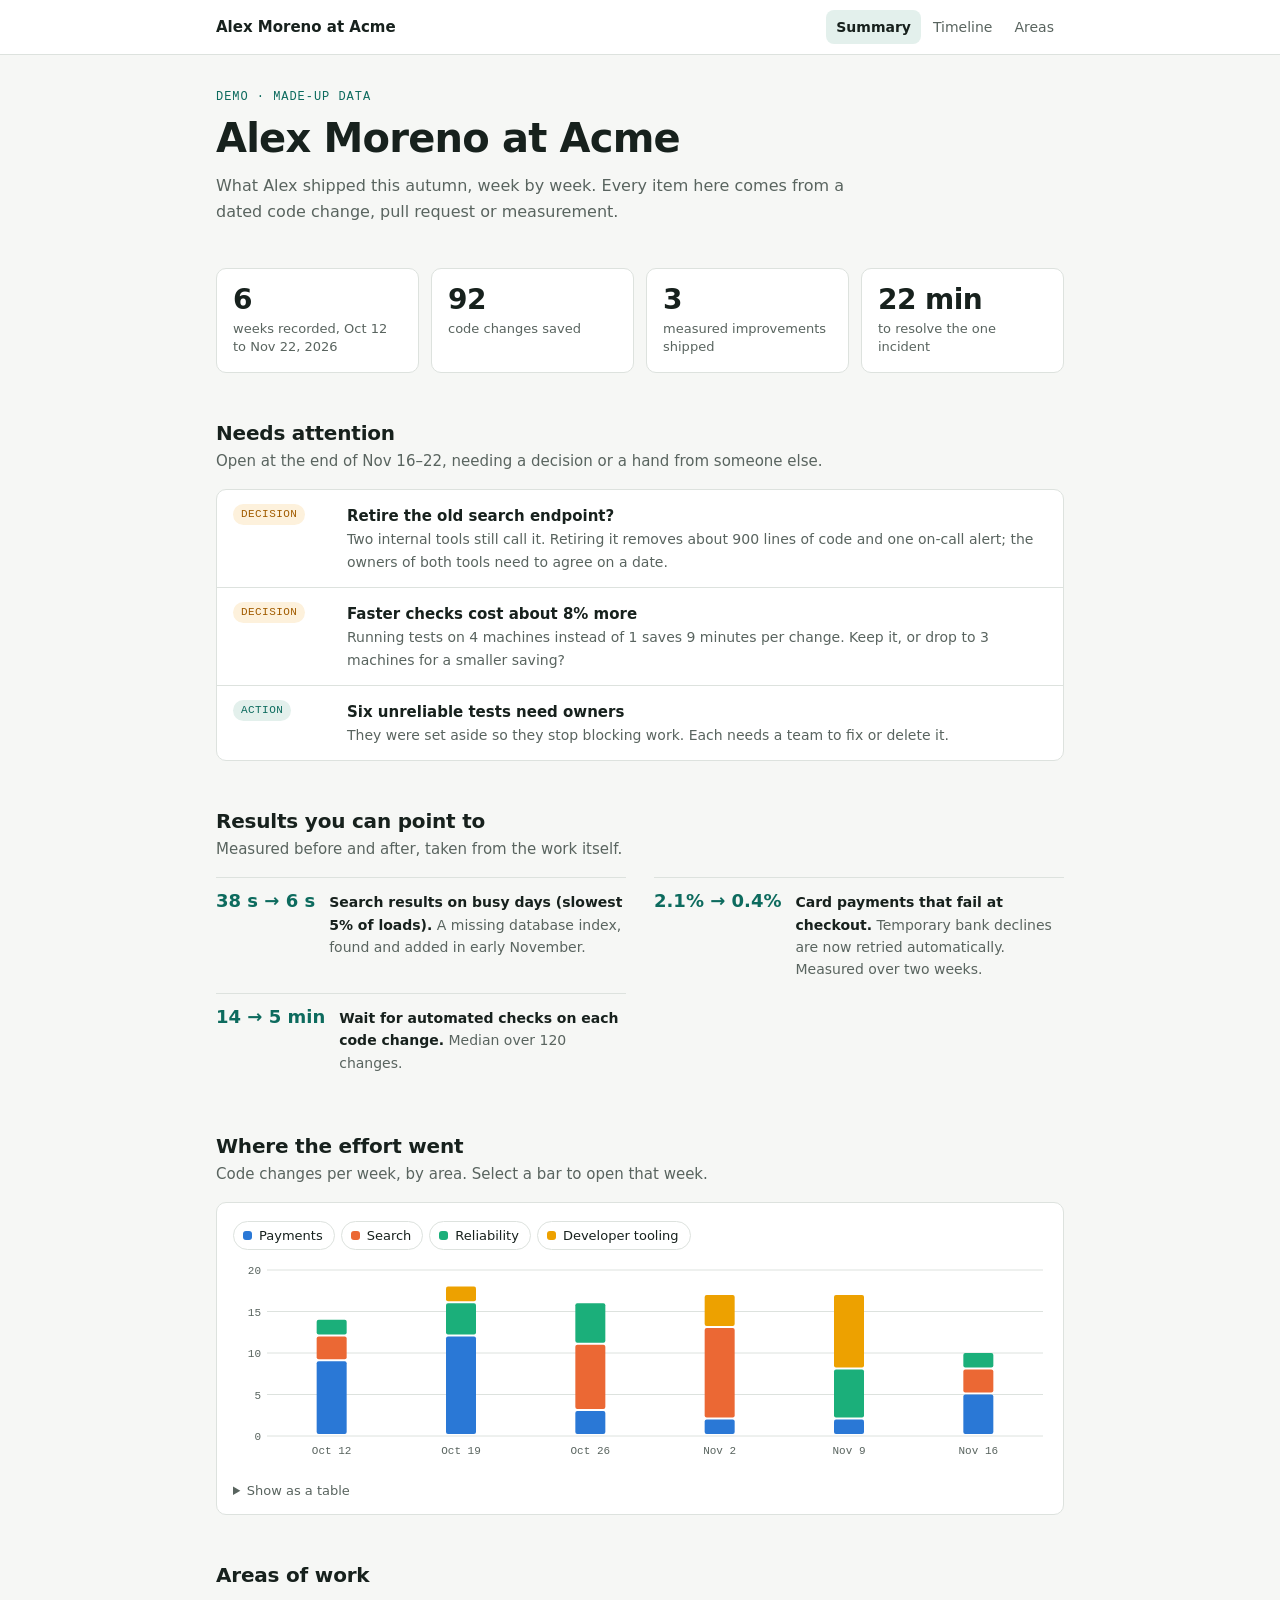
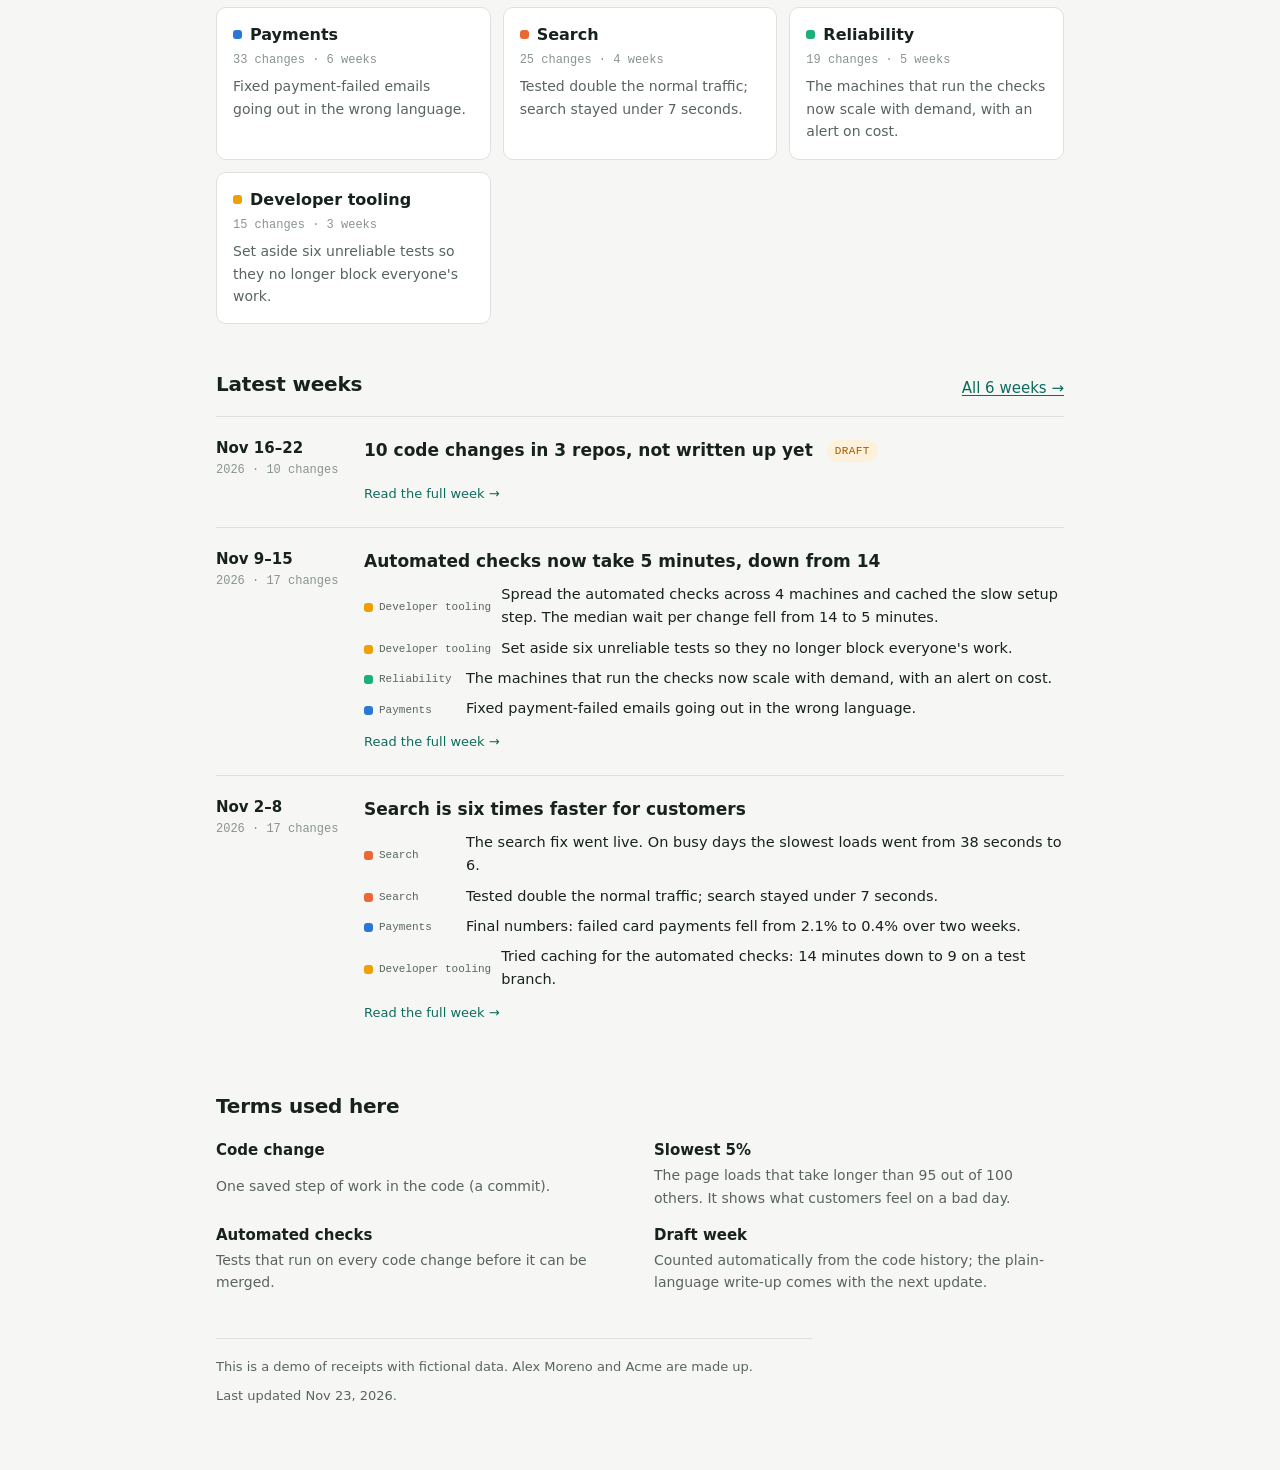
==== index.html @ b296dfa2 "Demo share pages with fictional data Co-Authored-By: Claude Opus 5.5 <noreply@anthropic.com>" ====
<!doctype html>
<html lang="en">
<head>
<meta charset="utf-8">
<meta name="viewport" content="width=device-width, initial-scale=1">
<meta name="referrer" content="no-referrer">
<title>Summary</title>
<link rel="stylesheet" href="style.css">
</head>
<body data-page="index">
<nav class="top" id="nav"></nav>
<main class="wrap" id="app"></main>
<script src="data.js"></script>
<script src="app.js"></script>
</body>
</html>
---- style.css ----
/* Shared by every share page. System fonts only: the pages make no network requests. */
:root {
  --bg: #f6f7f5; --surface: #ffffff; --fg: #17211d; --muted: #59645f; --faint: #8a948f; --line: #dde2de;
  --accent: #0d6b5e; --accent-soft: #e3f0ec; --warn: #a15c00; --warn-soft: #fdf1dc;
  --a-0: #2a78d6; --a-1: #eb6834; --a-2: #1baf7a; --a-3: #eda100; --a-4: #e87ba4; --a-5: #008300;
  --display: ui-rounded, "SF Pro Display", "Segoe UI Variable Display", "Segoe UI", system-ui, sans-serif;
  --body: system-ui, -apple-system, "Segoe UI", Roboto, sans-serif;
  --mono: ui-monospace, "SF Mono", Menlo, Consolas, monospace;
}
@media (prefers-color-scheme: dark) { :root:not([data-theme="light"]) {
  --bg: #111614; --surface: #1a201d; --fg: #e7ece9; --muted: #a9b3ae; --faint: #78827d; --line: #2c3430;
  --accent: #5cc4ae; --accent-soft: #19302a; --warn: #f0b552; --warn-soft: #33281a;
  --a-0: #3987e5; --a-1: #d95926; --a-2: #199e70; --a-3: #c98500; --a-4: #d55181; --a-5: #0ca30c;
  color-scheme: dark } }
:root[data-theme="dark"] {
  --bg: #111614; --surface: #1a201d; --fg: #e7ece9; --muted: #a9b3ae; --faint: #78827d; --line: #2c3430;
  --accent: #5cc4ae; --accent-soft: #19302a; --warn: #f0b552; --warn-soft: #33281a;
  --a-0: #3987e5; --a-1: #d95926; --a-2: #199e70; --a-3: #c98500; --a-4: #d55181; --a-5: #0ca30c;
  color-scheme: dark }

* { box-sizing: border-box; }
[hidden] { display: none !important; }
body { margin: 0; background: var(--bg); color: var(--fg); font: 15px/1.6 var(--body); }
a { color: var(--accent); text-decoration-thickness: 1px; text-underline-offset: 2px; }
a:focus-visible { outline: 2px solid var(--accent); outline-offset: 2px; border-radius: 4px; }
h1, h2, h3 { font-family: var(--display); text-wrap: balance; margin: 0; }
h1 { font-size: clamp(28px, 5vw, 40px); font-weight: 700; letter-spacing: -0.02em; line-height: 1.15; }
h2 { font-size: 20px; font-weight: 600; letter-spacing: -0.01em; }
h3 { font-size: 17px; font-weight: 600; line-height: 1.35; }
p { margin: 0; }
.wrap { max-width: 880px; margin: 0 auto;
  padding-left: max(16px, env(safe-area-inset-left, 0px)); padding-right: max(16px, env(safe-area-inset-right, 0px)); }

/* nav */
.top { border-bottom: 1px solid var(--line); background: var(--surface); position: sticky; top: 0; z-index: 2; }
.top .wrap { display: flex; align-items: center; justify-content: space-between; gap: 16px; min-height: 54px; }
.brand { min-width: 0; font: 600 15px var(--display); color: var(--fg); text-decoration: none; white-space: nowrap; overflow: hidden; text-overflow: ellipsis; }
.links { display: flex; gap: 2px; flex: none; }
.links a { color: var(--muted); text-decoration: none; font-size: 14px; padding: 6px 10px; border-radius: 8px; }
.links a:hover { color: var(--fg); background: var(--bg); }
.links a[aria-current="page"] { color: var(--fg); background: var(--accent-soft); font-weight: 600; }
@media (max-width: 420px) { .links a { padding: 6px 7px; font-size: 13px; } }

main.wrap { padding-block: 36px 64px; display: grid; gap: 44px; }
header.hero { display: grid; gap: 12px; }
.eyebrow { font: 500 12px/1 var(--mono); letter-spacing: 0.08em; text-transform: uppercase; color: var(--accent); }
.lede { color: var(--muted); max-width: 64ch; font-size: 16px; }
.back { font-size: 14px; text-decoration: none; }
section { display: grid; gap: 16px; min-width: 0; }
.sec-head { display: grid; gap: 4px; }
.sec-head p { color: var(--muted); max-width: 64ch; }
.sec-head.row { grid-template-columns: 1fr auto; align-items: end; }
.card { background: var(--surface); border: 1px solid var(--line); border-radius: 10px; }
.empty { color: var(--muted); padding: 20px 0; list-style: none; }
.empty code, .md code { font: 12px var(--mono); background: var(--accent-soft); padding: 1px 4px; border-radius: 4px; overflow-wrap: anywhere; }
.num { font-variant-numeric: tabular-nums; }
.dot { width: 9px; height: 9px; border-radius: 3px; flex: none; display: inline-block; }

/* stat tiles */
.stats { display: grid; grid-template-columns: repeat(auto-fit, minmax(170px, 1fr)); gap: 12px; }
.stat { padding: 16px; display: grid; gap: 4px; align-content: start; }
.stat b { font: 600 28px/1.1 var(--display); letter-spacing: -0.02em; font-variant-numeric: tabular-nums; }
.stat span { color: var(--muted); font-size: 13px; line-height: 1.4; }

/* attention */
.attn { margin: 0; padding: 0; overflow: hidden; }
.attn li { list-style: none; display: grid; grid-template-columns: 100px 1fr; gap: 14px; padding: 14px 16px; border-top: 1px solid var(--line); }
.attn li:first-child { border-top: 0; }
.attn p { color: var(--muted); font-size: 14px; }
.pill { justify-self: start; align-self: start; font: 500 11px/1 var(--mono); letter-spacing: 0.04em; text-transform: uppercase; padding: 5px 8px; border-radius: 999px; white-space: nowrap; }
h1 .pill, h3 .pill { vertical-align: middle; margin-left: 8px; }
.pill.decide { background: var(--warn-soft); color: var(--warn); }
.pill.fix { background: var(--accent-soft); color: var(--accent); }
@media (max-width: 520px) { .attn li { grid-template-columns: 1fr; gap: 6px; } }

/* results */
.results { display: grid; grid-template-columns: repeat(2, 1fr); gap: 0 28px; margin: 0; padding: 0; }
.results li { list-style: none; display: grid; grid-template-columns: minmax(9.5ch, max-content) 1fr; gap: 14px; padding: 12px 0; border-top: 1px solid var(--line); align-items: baseline; }
.results .big { font: 600 18px/1.2 var(--display); color: var(--accent); font-variant-numeric: tabular-nums; }
.results span { font-size: 14px; color: var(--muted); }
.results span b { color: var(--fg); font-weight: 600; }
@media (max-width: 680px) { .results { grid-template-columns: 1fr; } }

/* chart */
.chart-card { padding: 18px 16px 12px; display: grid; gap: 12px; min-width: 0; }
.legend { display: flex; flex-wrap: wrap; gap: 6px; }
.chip { font: 500 13px/1 var(--body); color: var(--fg); text-decoration: none; border: 1px solid var(--line); border-radius: 999px; padding: 7px 11px 7px 9px; display: inline-flex; gap: 7px; align-items: center; }
.chip:hover { border-color: var(--faint); }
.chip[aria-current="true"] { background: var(--fg); color: var(--bg); border-color: var(--fg); }
.chart { min-height: 200px; }
svg text { fill: var(--muted); font: 11px var(--mono); }
.grid-line { stroke: var(--line); stroke-width: 1; }
.chart a .hit { fill: transparent; }
.chart a:hover .seg, .chart a:focus .seg { opacity: 0.8; }
.chart a:hover .hit { fill: var(--accent-soft); opacity: 0.5; }
details.tbl summary { cursor: pointer; color: var(--muted); font-size: 13px; }
.tbl-wrap { overflow-x: auto; margin-top: 10px; }
table { border-collapse: collapse; font-size: 13px; width: 100%; }
th, td { text-align: right; padding: 6px 8px; border-bottom: 1px solid var(--line); font-variant-numeric: tabular-nums; white-space: nowrap; }
th:first-child, td:first-child { text-align: left; }
th { font-weight: 600; color: var(--muted); }

/* area cards */
.areas { display: grid; grid-template-columns: repeat(auto-fill, minmax(240px, 1fr)); gap: 12px; }
.area { padding: 16px; display: grid; gap: 8px; color: var(--fg); text-decoration: none; align-content: start; }
.area:hover { border-color: var(--faint); }
.area h3 { display: flex; gap: 8px; align-items: center; font-size: 16px; }
.area .meta { font: 12px var(--mono); color: var(--faint); }
.area p { color: var(--muted); font-size: 14px; display: -webkit-box; -webkit-line-clamp: 3; -webkit-box-orient: vertical; overflow: hidden; }

/* week list */
.weeks { margin: 0; padding: 0; }
.week { list-style: none; display: grid; grid-template-columns: 128px 1fr; gap: 20px; padding: 22px 0; border-top: 1px solid var(--line); }
.when { display: grid; gap: 4px; align-content: start; }
.when b { font: 600 15px/1.3 var(--display); }
.when span { font: 12px var(--mono); color: var(--faint); }
.week h3 a { color: inherit; text-decoration: none; }
.week h3 a:hover { color: var(--accent); }
.items { margin: 10px 0 0; padding: 0; display: grid; gap: 7px; }
.items li { list-style: none; display: grid; grid-template-columns: auto 1fr; gap: 10px; font-size: 14.5px; }
.tag { margin-top: 3px; font: 500 11px/1 var(--mono); color: var(--muted); display: inline-flex; gap: 6px; align-items: center; white-space: nowrap; min-width: 92px; text-decoration: none; }
a.tag:hover { color: var(--fg); }
.note { margin-top: 10px; font-size: 13.5px; background: var(--warn-soft); border-radius: 8px; padding: 9px 12px; }
.note b { color: var(--warn); }
.more { display: inline-block; margin-top: 12px; font-size: 13px; font-weight: 500; text-decoration: none; }
@media (max-width: 600px) {
  .week { grid-template-columns: 1fr; gap: 8px; }
  .items li { grid-template-columns: 1fr; gap: 2px; }
  .tag { margin-top: 0; }
}

/* week page */
.split { height: 10px; border-radius: 5px; overflow: hidden; display: flex; gap: 2px; background: var(--line); }
.split span { display: block; }
.split-legend { display: flex; flex-wrap: wrap; gap: 6px 16px; font-size: 13px; color: var(--muted); }
.split-legend span { display: inline-flex; gap: 6px; align-items: center; }
.pager { display: flex; justify-content: space-between; gap: 16px; border-top: 1px solid var(--line); padding-top: 18px; font-size: 14px; }
.pager a { text-decoration: none; }
.md { font-size: 14px; display: grid; gap: 10px; min-width: 0; padding: 20px; }
.md h4 { font: 600 15px/1.3 var(--display); margin: 10px 0 0; }
.md h4:first-child { margin-top: 0; }
.md ul { margin: 0; padding-left: 18px; display: grid; gap: 5px; }
.md .tw { overflow-x: auto; }
.md th, .md td { text-align: left; white-space: normal; vertical-align: top; min-width: 90px; }

/* glossary + footer */
.terms { display: grid; grid-template-columns: repeat(2, 1fr); gap: 14px 28px; margin: 0; }
.terms div { display: grid; gap: 2px; }
.terms dt { font-weight: 600; }
.terms dd { margin: 0; color: var(--muted); font-size: 14px; }
@media (max-width: 600px) { .terms { grid-template-columns: 1fr; } }
footer { color: var(--muted); font-size: 13px; border-top: 1px solid var(--line); padding-top: 18px; display: grid; gap: 8px; max-width: 72ch; }

@media print {
  .top, .legend, details.tbl, .pager, .more { display: none !important; }
  body { background: #fff; }
  main.wrap { padding-block: 0; gap: 28px; }
  .card, .week, .results li { break-inside: avoid; }
}
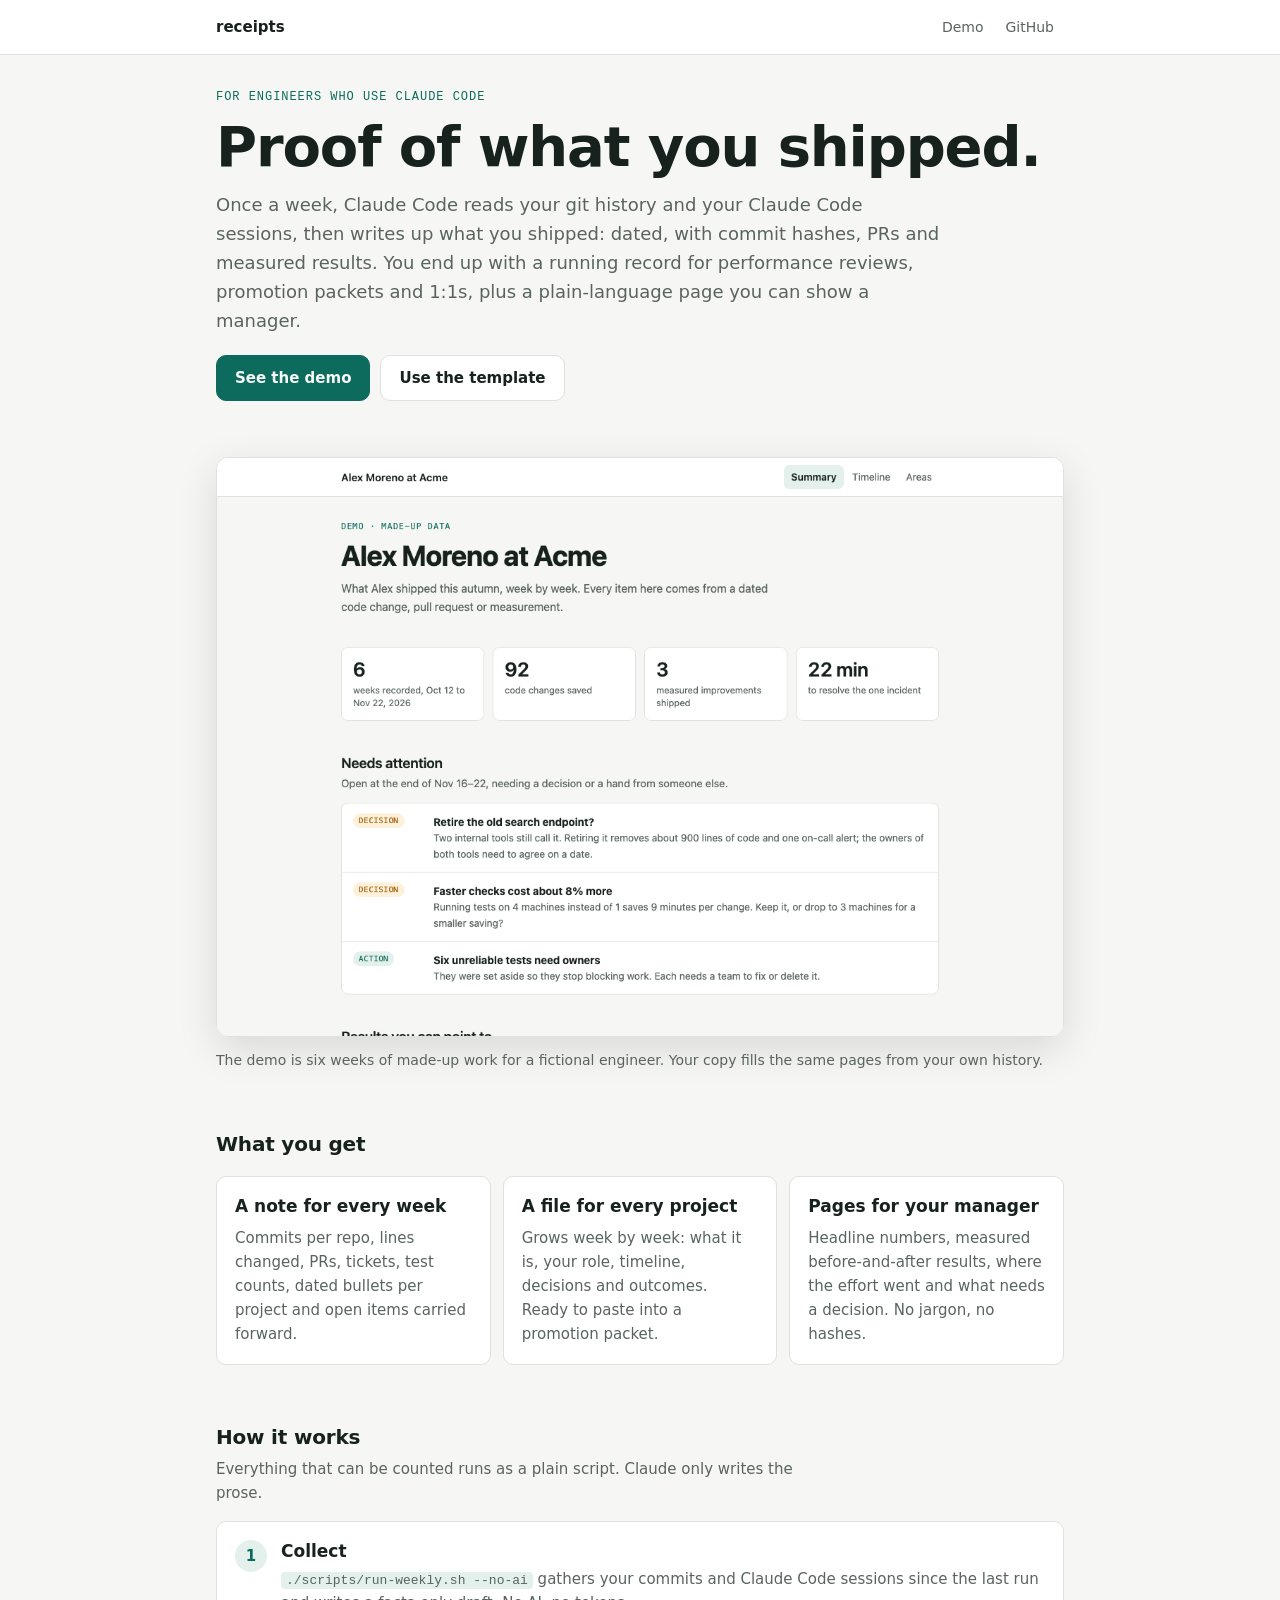
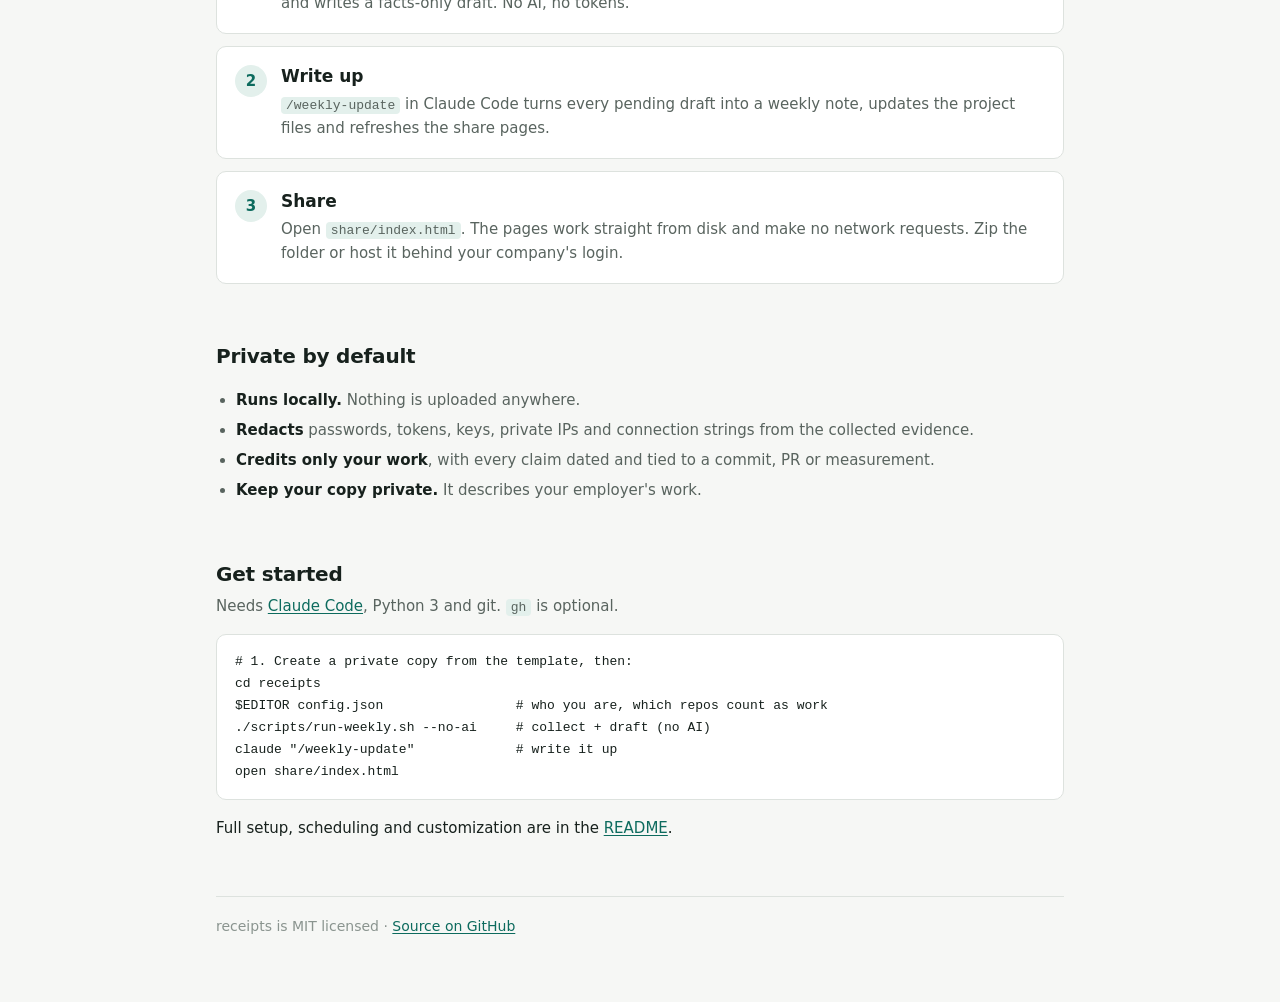
==== commit e29e7715: "Landing page at the root; demo moves to /demo/ Co-Authored-By: Claude Opus 5.5 <noreply@anthropic.co" ====
--- a/index.html
+++ b/index.html
@@ -3,14 +3,100 @@
 <head>
 <meta charset="utf-8">
 <meta name="viewport" content="width=device-width, initial-scale=1">
-<meta name="referrer" content="no-referrer">
-<title>Summary</title>
-<link rel="stylesheet" href="style.css">
+<title>receipts</title>
+<meta name="description" content="A weekly, evidence-backed record of what you shipped. Claude Code reads your git history and sessions and writes dated notes with commits, PRs and measured results. Runs locally.">
+<link rel="stylesheet" href="demo/style.css">
+<style>
+  main.wrap { gap: 56px; }
+  .hero h1 { font-size: clamp(34px, 7vw, 56px); }
+  .hero .lede { font-size: 18px; }
+  .cta { display: flex; flex-wrap: wrap; gap: 10px; margin-top: 8px; }
+  .btn { display: inline-block; padding: 10px 18px; border-radius: 10px; font-weight: 600; text-decoration: none; border: 1px solid var(--line); color: var(--fg); background: var(--surface); }
+  .btn.primary { background: var(--accent); border-color: var(--accent); color: var(--bg); }
+  .btn:hover { filter: brightness(1.08); }
+  .shot { display: block; border: 1px solid var(--line); border-radius: 12px; overflow: hidden; box-shadow: 0 12px 40px rgb(0 0 0 / .12); }
+  .shot img { display: block; width: 100%; height: auto; }
+  .shot-cap { color: var(--muted); font-size: 14px; margin-top: -4px; }
+  .grid3 { display: grid; grid-template-columns: repeat(auto-fit, minmax(230px, 1fr)); gap: 12px; }
+  .grid3 .card { padding: 18px; display: grid; gap: 8px; align-content: start; }
+  .grid3 p { color: var(--muted); }
+  .steps { list-style: none; margin: 0; padding: 0; display: grid; gap: 12px; counter-reset: s; }
+  .steps li { counter-increment: s; display: grid; grid-template-columns: 32px 1fr; gap: 4px 14px; padding: 18px; }
+  .steps li::before { content: counter(s); grid-row: span 2; width: 32px; height: 32px; border-radius: 50%; background: var(--accent-soft); color: var(--accent); font: 600 15px/32px var(--display); text-align: center; }
+  .steps p { color: var(--muted); }
+  code { font: 13px var(--mono); background: var(--accent-soft); padding: 1px 5px; border-radius: 4px; overflow-wrap: anywhere; }
+  pre { margin: 0; padding: 16px 18px; overflow-x: auto; font: 13px/1.7 var(--mono); }
+  pre code { background: none; padding: 0; }
+  .checks { margin: 0; padding-left: 20px; display: grid; gap: 6px; color: var(--muted); }
+  .checks b { color: var(--fg); font-weight: 600; }
+  footer { display: block; max-width: none; color: var(--faint); font-size: 14px; }
+</style>
 </head>
-<body data-page="index">
-<nav class="top" id="nav"></nav>
-<main class="wrap" id="app"></main>
-<script src="data.js"></script>
-<script src="app.js"></script>
+<body>
+<nav class="top"><div class="wrap"><a class="brand" href="./">receipts</a>
+  <div class="links"><a href="demo/">Demo</a><a href="https://github.com/trivedi-vatsal/receipts">GitHub</a></div></div></nav>
+<main class="wrap">
+
+  <header class="hero">
+    <div class="eyebrow">For engineers who use Claude Code</div>
+    <h1>Proof of what you shipped.</h1>
+    <p class="lede">Once a week, Claude Code reads your git history and your Claude Code sessions, then writes up what you shipped: dated, with commit hashes, PRs and measured results. You end up with a running record for performance reviews, promotion packets and 1:1s, plus a plain-language page you can show a manager.</p>
+    <div class="cta">
+      <a class="btn primary" href="demo/">See the demo</a>
+      <a class="btn" href="https://github.com/trivedi-vatsal/receipts/generate">Use the template</a>
+    </div>
+  </header>
+
+  <section>
+    <a class="shot" href="demo/" aria-label="Open the demo">
+      <picture>
+        <source srcset="demo-dark.png" media="(prefers-color-scheme: dark)">
+        <img src="demo-light.png" width="1200" height="820" alt="The demo summary page: headline numbers, items needing a decision, and measured results for a fictional engineer.">
+      </picture>
+    </a>
+    <p class="shot-cap">The demo is six weeks of made-up work for a fictional engineer. Your copy fills the same pages from your own history.</p>
+  </section>
+
+  <section>
+    <div class="sec-head"><h2>What you get</h2></div>
+    <div class="grid3">
+      <div class="card"><h3>A note for every week</h3><p>Commits per repo, lines changed, PRs, tickets, test counts, dated bullets per project and open items carried forward.</p></div>
+      <div class="card"><h3>A file for every project</h3><p>Grows week by week: what it is, your role, timeline, decisions and outcomes. Ready to paste into a promotion packet.</p></div>
+      <div class="card"><h3>Pages for your manager</h3><p>Headline numbers, measured before-and-after results, where the effort went and what needs a decision. No jargon, no hashes.</p></div>
+    </div>
+  </section>
+
+  <section>
+    <div class="sec-head"><h2>How it works</h2><p>Everything that can be counted runs as a plain script. Claude only writes the prose.</p></div>
+    <ol class="steps">
+      <li class="card"><h3>Collect</h3><p><code>./scripts/run-weekly.sh --no-ai</code> gathers your commits and Claude Code sessions since the last run and writes a facts-only draft. No AI, no tokens.</p></li>
+      <li class="card"><h3>Write up</h3><p><code>/weekly-update</code> in Claude Code turns every pending draft into a weekly note, updates the project files and refreshes the share pages.</p></li>
+      <li class="card"><h3>Share</h3><p>Open <code>share/index.html</code>. The pages work straight from disk and make no network requests. Zip the folder or host it behind your company's login.</p></li>
+    </ol>
+  </section>
+
+  <section>
+    <div class="sec-head"><h2>Private by default</h2></div>
+    <ul class="checks">
+      <li><b>Runs locally.</b> Nothing is uploaded anywhere.</li>
+      <li><b>Redacts</b> passwords, tokens, keys, private IPs and connection strings from the collected evidence.</li>
+      <li><b>Credits only your work</b>, with every claim dated and tied to a commit, PR or measurement.</li>
+      <li><b>Keep your copy private.</b> It describes your employer's work.</li>
+    </ul>
+  </section>
+
+  <section>
+    <div class="sec-head"><h2>Get started</h2><p>Needs <a href="https://claude.com/claude-code">Claude Code</a>, Python 3 and git. <code>gh</code> is optional.</p></div>
+    <pre class="card"><code># 1. Create a private copy from the template, then:
+cd receipts
+$EDITOR config.json                 # who you are, which repos count as work
+./scripts/run-weekly.sh --no-ai     # collect + draft (no AI)
+claude "/weekly-update"             # write it up
+open share/index.html</code></pre>
+    <p>Full setup, scheduling and customization are in the <a href="https://github.com/trivedi-vatsal/receipts#readme">README</a>.</p>
+  </section>
+
+  <footer>receipts is MIT licensed · <a href="https://github.com/trivedi-vatsal/receipts">Source on GitHub</a></footer>
+</main>
 </body>
 </html>
--- a/demo/style.css
+++ b/demo/style.css
@@ -0,0 +1,159 @@
+/* Shared by every share page. System fonts only: the pages make no network requests. */
+:root {
+  --bg: #f6f7f5; --surface: #ffffff; --fg: #17211d; --muted: #59645f; --faint: #8a948f; --line: #dde2de;
+  --accent: #0d6b5e; --accent-soft: #e3f0ec; --warn: #a15c00; --warn-soft: #fdf1dc;
+  --a-0: #2a78d6; --a-1: #eb6834; --a-2: #1baf7a; --a-3: #eda100; --a-4: #e87ba4; --a-5: #008300;
+  --display: ui-rounded, "SF Pro Display", "Segoe UI Variable Display", "Segoe UI", system-ui, sans-serif;
+  --body: system-ui, -apple-system, "Segoe UI", Roboto, sans-serif;
+  --mono: ui-monospace, "SF Mono", Menlo, Consolas, monospace;
+}
+@media (prefers-color-scheme: dark) { :root:not([data-theme="light"]) {
+  --bg: #111614; --surface: #1a201d; --fg: #e7ece9; --muted: #a9b3ae; --faint: #78827d; --line: #2c3430;
+  --accent: #5cc4ae; --accent-soft: #19302a; --warn: #f0b552; --warn-soft: #33281a;
+  --a-0: #3987e5; --a-1: #d95926; --a-2: #199e70; --a-3: #c98500; --a-4: #d55181; --a-5: #0ca30c;
+  color-scheme: dark } }
+:root[data-theme="dark"] {
+  --bg: #111614; --surface: #1a201d; --fg: #e7ece9; --muted: #a9b3ae; --faint: #78827d; --line: #2c3430;
+  --accent: #5cc4ae; --accent-soft: #19302a; --warn: #f0b552; --warn-soft: #33281a;
+  --a-0: #3987e5; --a-1: #d95926; --a-2: #199e70; --a-3: #c98500; --a-4: #d55181; --a-5: #0ca30c;
+  color-scheme: dark }
+
+* { box-sizing: border-box; }
+[hidden] { display: none !important; }
+body { margin: 0; background: var(--bg); color: var(--fg); font: 15px/1.6 var(--body); }
+a { color: var(--accent); text-decoration-thickness: 1px; text-underline-offset: 2px; }
+a:focus-visible { outline: 2px solid var(--accent); outline-offset: 2px; border-radius: 4px; }
+h1, h2, h3 { font-family: var(--display); text-wrap: balance; margin: 0; }
+h1 { font-size: clamp(28px, 5vw, 40px); font-weight: 700; letter-spacing: -0.02em; line-height: 1.15; }
+h2 { font-size: 20px; font-weight: 600; letter-spacing: -0.01em; }
+h3 { font-size: 17px; font-weight: 600; line-height: 1.35; }
+p { margin: 0; }
+.wrap { max-width: 880px; margin: 0 auto;
+  padding-left: max(16px, env(safe-area-inset-left, 0px)); padding-right: max(16px, env(safe-area-inset-right, 0px)); }
+
+/* nav */
+.top { border-bottom: 1px solid var(--line); background: var(--surface); position: sticky; top: 0; z-index: 2; }
+.top .wrap { display: flex; align-items: center; justify-content: space-between; gap: 16px; min-height: 54px; }
+.brand { min-width: 0; font: 600 15px var(--display); color: var(--fg); text-decoration: none; white-space: nowrap; overflow: hidden; text-overflow: ellipsis; }
+.links { display: flex; gap: 2px; flex: none; }
+.links a { color: var(--muted); text-decoration: none; font-size: 14px; padding: 6px 10px; border-radius: 8px; }
+.links a:hover { color: var(--fg); background: var(--bg); }
+.links a[aria-current="page"] { color: var(--fg); background: var(--accent-soft); font-weight: 600; }
+@media (max-width: 420px) { .links a { padding: 6px 7px; font-size: 13px; } }
+
+main.wrap { padding-block: 36px 64px; display: grid; gap: 44px; }
+header.hero { display: grid; gap: 12px; }
+.eyebrow { font: 500 12px/1 var(--mono); letter-spacing: 0.08em; text-transform: uppercase; color: var(--accent); }
+.lede { color: var(--muted); max-width: 64ch; font-size: 16px; }
+.back { font-size: 14px; text-decoration: none; }
+section { display: grid; gap: 16px; min-width: 0; }
+.sec-head { display: grid; gap: 4px; }
+.sec-head p { color: var(--muted); max-width: 64ch; }
+.sec-head.row { grid-template-columns: 1fr auto; align-items: end; }
+.card { background: var(--surface); border: 1px solid var(--line); border-radius: 10px; }
+.empty { color: var(--muted); padding: 20px 0; list-style: none; }
+.empty code, .md code { font: 12px var(--mono); background: var(--accent-soft); padding: 1px 4px; border-radius: 4px; overflow-wrap: anywhere; }
+.num { font-variant-numeric: tabular-nums; }
+.dot { width: 9px; height: 9px; border-radius: 3px; flex: none; display: inline-block; }
+
+/* stat tiles */
+.stats { display: grid; grid-template-columns: repeat(auto-fit, minmax(170px, 1fr)); gap: 12px; }
+.stat { padding: 16px; display: grid; gap: 4px; align-content: start; }
+.stat b { font: 600 28px/1.1 var(--display); letter-spacing: -0.02em; font-variant-numeric: tabular-nums; }
+.stat span { color: var(--muted); font-size: 13px; line-height: 1.4; }
+
+/* attention */
+.attn { margin: 0; padding: 0; overflow: hidden; }
+.attn li { list-style: none; display: grid; grid-template-columns: 100px 1fr; gap: 14px; padding: 14px 16px; border-top: 1px solid var(--line); }
+.attn li:first-child { border-top: 0; }
+.attn p { color: var(--muted); font-size: 14px; }
+.pill { justify-self: start; align-self: start; font: 500 11px/1 var(--mono); letter-spacing: 0.04em; text-transform: uppercase; padding: 5px 8px; border-radius: 999px; white-space: nowrap; }
+h1 .pill, h3 .pill { vertical-align: middle; margin-left: 8px; }
+.pill.decide { background: var(--warn-soft); color: var(--warn); }
+.pill.fix { background: var(--accent-soft); color: var(--accent); }
+@media (max-width: 520px) { .attn li { grid-template-columns: 1fr; gap: 6px; } }
+
+/* results */
+.results { display: grid; grid-template-columns: repeat(2, 1fr); gap: 0 28px; margin: 0; padding: 0; }
+.results li { list-style: none; display: grid; grid-template-columns: minmax(9.5ch, max-content) 1fr; gap: 14px; padding: 12px 0; border-top: 1px solid var(--line); align-items: baseline; }
+.results .big { font: 600 18px/1.2 var(--display); color: var(--accent); font-variant-numeric: tabular-nums; }
+.results span { font-size: 14px; color: var(--muted); }
+.results span b { color: var(--fg); font-weight: 600; }
+@media (max-width: 680px) { .results { grid-template-columns: 1fr; } }
+
+/* chart */
+.chart-card { padding: 18px 16px 12px; display: grid; gap: 12px; min-width: 0; }
+.legend { display: flex; flex-wrap: wrap; gap: 6px; }
+.chip { font: 500 13px/1 var(--body); color: var(--fg); text-decoration: none; border: 1px solid var(--line); border-radius: 999px; padding: 7px 11px 7px 9px; display: inline-flex; gap: 7px; align-items: center; }
+.chip:hover { border-color: var(--faint); }
+.chip[aria-current="true"] { background: var(--fg); color: var(--bg); border-color: var(--fg); }
+.chart { min-height: 200px; }
+svg text { fill: var(--muted); font: 11px var(--mono); }
+.grid-line { stroke: var(--line); stroke-width: 1; }
+.chart a .hit { fill: transparent; }
+.chart a:hover .seg, .chart a:focus .seg { opacity: 0.8; }
+.chart a:hover .hit { fill: var(--accent-soft); opacity: 0.5; }
+details.tbl summary { cursor: pointer; color: var(--muted); font-size: 13px; }
+.tbl-wrap { overflow-x: auto; margin-top: 10px; }
+table { border-collapse: collapse; font-size: 13px; width: 100%; }
+th, td { text-align: right; padding: 6px 8px; border-bottom: 1px solid var(--line); font-variant-numeric: tabular-nums; white-space: nowrap; }
+th:first-child, td:first-child { text-align: left; }
+th { font-weight: 600; color: var(--muted); }
+
+/* area cards */
+.areas { display: grid; grid-template-columns: repeat(auto-fill, minmax(240px, 1fr)); gap: 12px; }
+.area { padding: 16px; display: grid; gap: 8px; color: var(--fg); text-decoration: none; align-content: start; }
+.area:hover { border-color: var(--faint); }
+.area h3 { display: flex; gap: 8px; align-items: center; font-size: 16px; }
+.area .meta { font: 12px var(--mono); color: var(--faint); }
+.area p { color: var(--muted); font-size: 14px; display: -webkit-box; -webkit-line-clamp: 3; -webkit-box-orient: vertical; overflow: hidden; }
+
+/* week list */
+.weeks { margin: 0; padding: 0; }
+.week { list-style: none; display: grid; grid-template-columns: 128px 1fr; gap: 20px; padding: 22px 0; border-top: 1px solid var(--line); }
+.when { display: grid; gap: 4px; align-content: start; }
+.when b { font: 600 15px/1.3 var(--display); }
+.when span { font: 12px var(--mono); color: var(--faint); }
+.week h3 a { color: inherit; text-decoration: none; }
+.week h3 a:hover { color: var(--accent); }
+.items { margin: 10px 0 0; padding: 0; display: grid; gap: 7px; }
+.items li { list-style: none; display: grid; grid-template-columns: auto 1fr; gap: 10px; font-size: 14.5px; }
+.tag { margin-top: 3px; font: 500 11px/1 var(--mono); color: var(--muted); display: inline-flex; gap: 6px; align-items: center; white-space: nowrap; min-width: 92px; text-decoration: none; }
+a.tag:hover { color: var(--fg); }
+.note { margin-top: 10px; font-size: 13.5px; background: var(--warn-soft); border-radius: 8px; padding: 9px 12px; }
+.note b { color: var(--warn); }
+.more { display: inline-block; margin-top: 12px; font-size: 13px; font-weight: 500; text-decoration: none; }
+@media (max-width: 600px) {
+  .week { grid-template-columns: 1fr; gap: 8px; }
+  .items li { grid-template-columns: 1fr; gap: 2px; }
+  .tag { margin-top: 0; }
+}
+
+/* week page */
+.split { height: 10px; border-radius: 5px; overflow: hidden; display: flex; gap: 2px; background: var(--line); }
+.split span { display: block; }
+.split-legend { display: flex; flex-wrap: wrap; gap: 6px 16px; font-size: 13px; color: var(--muted); }
+.split-legend span { display: inline-flex; gap: 6px; align-items: center; }
+.pager { display: flex; justify-content: space-between; gap: 16px; border-top: 1px solid var(--line); padding-top: 18px; font-size: 14px; }
+.pager a { text-decoration: none; }
+.md { font-size: 14px; display: grid; gap: 10px; min-width: 0; padding: 20px; }
+.md h4 { font: 600 15px/1.3 var(--display); margin: 10px 0 0; }
+.md h4:first-child { margin-top: 0; }
+.md ul { margin: 0; padding-left: 18px; display: grid; gap: 5px; }
+.md .tw { overflow-x: auto; }
+.md th, .md td { text-align: left; white-space: normal; vertical-align: top; min-width: 90px; }
+
+/* glossary + footer */
+.terms { display: grid; grid-template-columns: repeat(2, 1fr); gap: 14px 28px; margin: 0; }
+.terms div { display: grid; gap: 2px; }
+.terms dt { font-weight: 600; }
+.terms dd { margin: 0; color: var(--muted); font-size: 14px; }
+@media (max-width: 600px) { .terms { grid-template-columns: 1fr; } }
+footer { color: var(--muted); font-size: 13px; border-top: 1px solid var(--line); padding-top: 18px; display: grid; gap: 8px; max-width: 72ch; }
+
+@media print {
+  .top, .legend, details.tbl, .pager, .more { display: none !important; }
+  body { background: #fff; }
+  main.wrap { padding-block: 0; gap: 28px; }
+  .card, .week, .results li { break-inside: avoid; }
+}
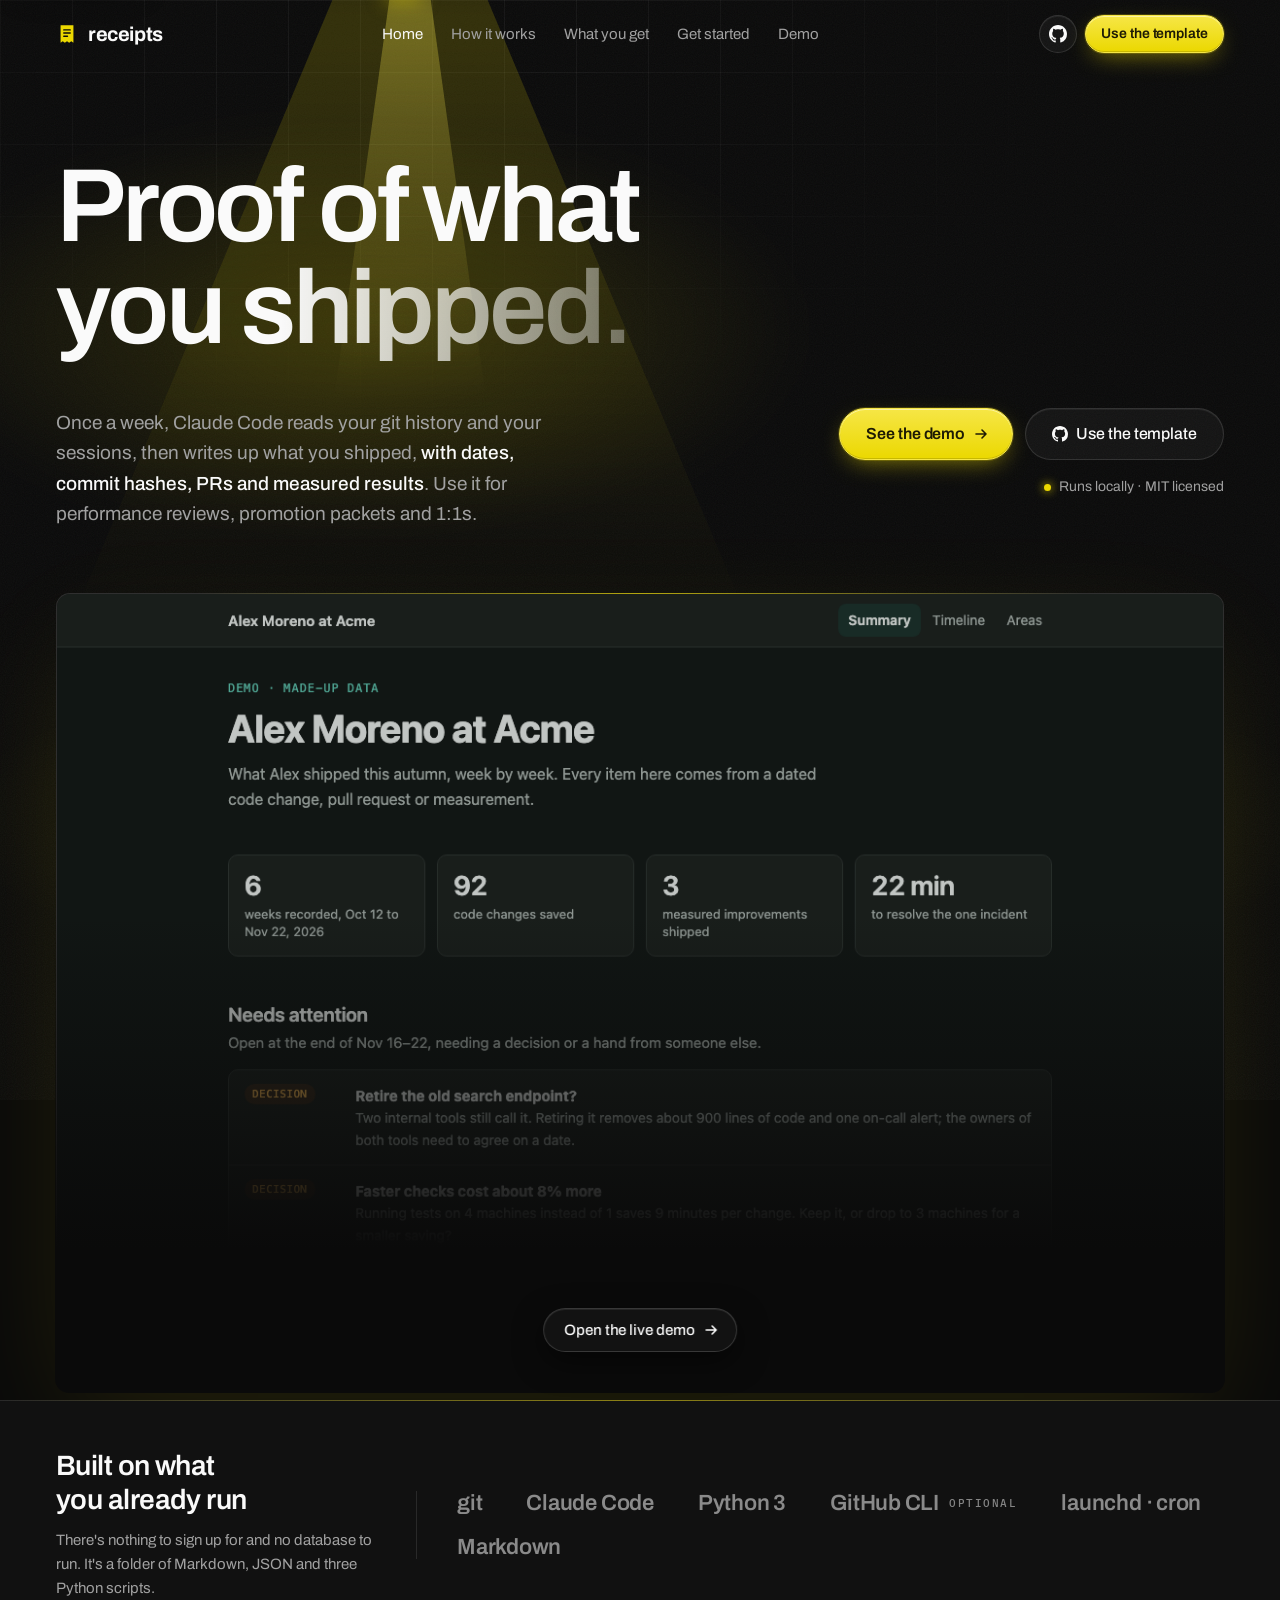
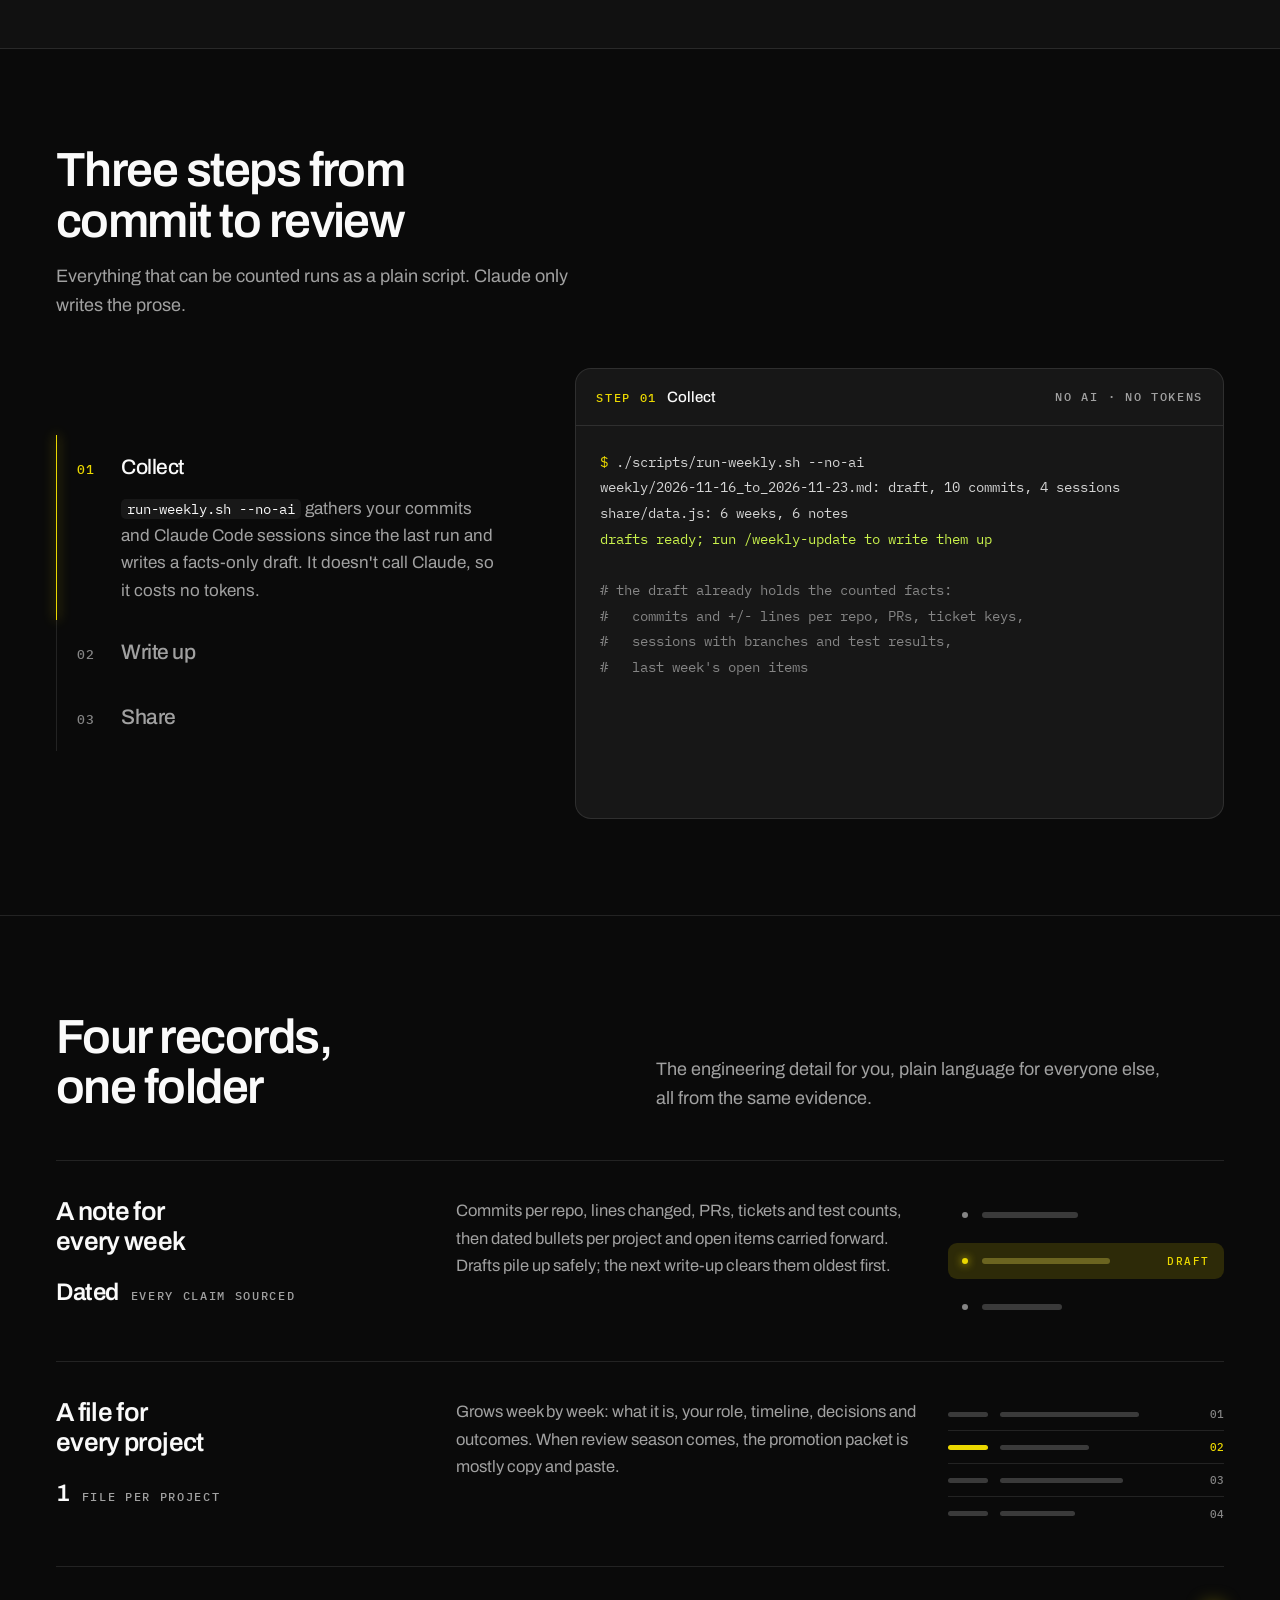
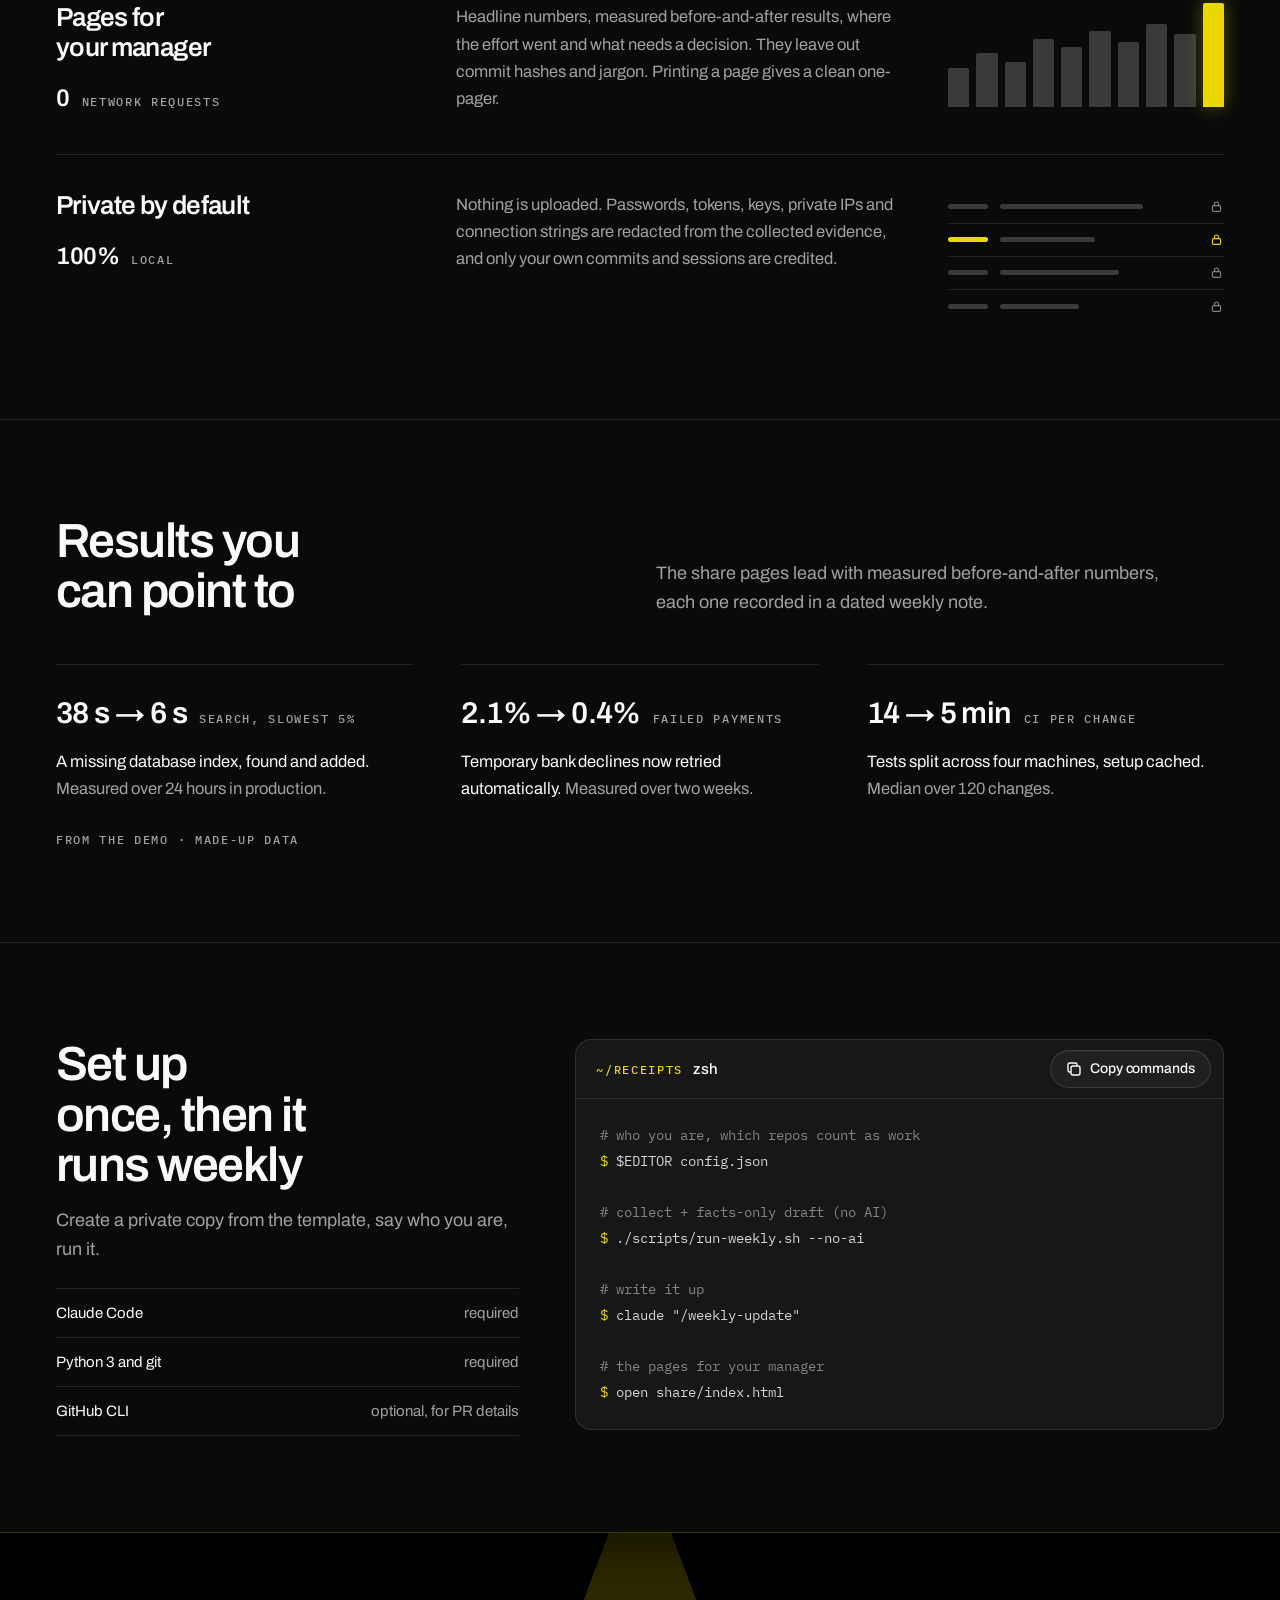
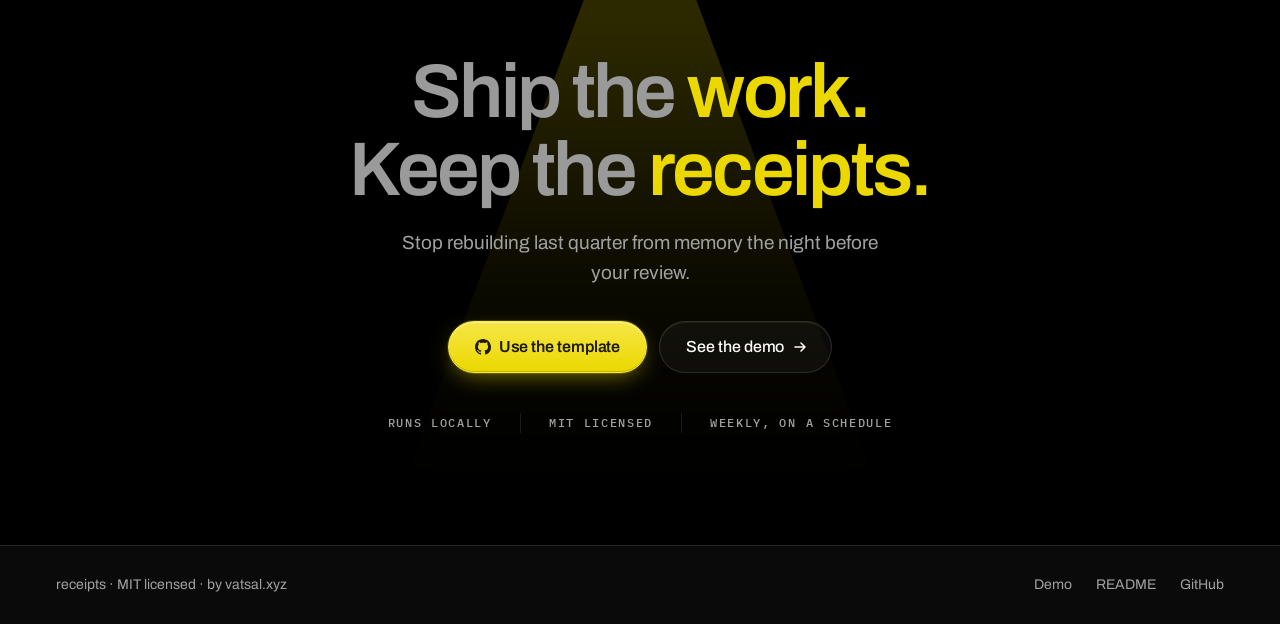
==== commit 1111838e: "Landing page restyle, link preview, icons and llms.txt - New dark landing page with an animated spot" ====
--- a/index.html
+++ b/index.html
@@ -3,100 +3,563 @@
 <head>
 <meta charset="utf-8">
 <meta name="viewport" content="width=device-width, initial-scale=1">
-<title>receipts</title>
+<title>receipts · proof of what you shipped</title>
 <meta name="description" content="A weekly, evidence-backed record of what you shipped. Claude Code reads your git history and sessions and writes dated notes with commits, PRs and measured results. Runs locally.">
-<link rel="stylesheet" href="demo/style.css">
+<meta name="color-scheme" content="dark">
+<meta name="theme-color" content="#0a0a0a">
+<link rel="canonical" href="https://vatsal.xyz/receipts/">
+<link rel="icon" href="favicon.svg" type="image/svg+xml">
+<link rel="icon" href="favicon-32.png" sizes="32x32" type="image/png">
+<link rel="apple-touch-icon" href="apple-touch-icon.png">
+<meta property="og:type" content="website">
+<meta property="og:site_name" content="receipts">
+<meta property="og:url" content="https://vatsal.xyz/receipts/">
+<meta property="og:title" content="receipts · proof of what you shipped">
+<meta property="og:description" content="Once a week, Claude Code reads your git history and sessions and writes up what you shipped: dated, with commit hashes, PRs and measured results. Runs locally.">
+<meta property="og:image" content="https://vatsal.xyz/receipts/og.png">
+<meta property="og:image:type" content="image/png">
+<meta property="og:image:width" content="1200">
+<meta property="og:image:height" content="630">
+<meta property="og:image:alt" content="receipts: Proof of what you shipped. Weekly, dated, sourced, runs locally.">
+<meta name="twitter:card" content="summary_large_image">
+<meta name="twitter:title" content="receipts · proof of what you shipped">
+<meta name="twitter:description" content="A weekly, evidence-backed record of what you shipped, written by Claude Code from your git history. Runs locally.">
+<meta name="twitter:image" content="https://vatsal.xyz/receipts/og.png">
+<meta name="twitter:image:alt" content="receipts: Proof of what you shipped. Weekly, dated, sourced, runs locally.">
+<link rel="alternate" type="text/plain" href="llms.txt" title="llms.txt">
+<link rel="preconnect" href="https://fonts.googleapis.com">
+<link rel="preconnect" href="https://fonts.gstatic.com" crossorigin>
+<link href="https://fonts.googleapis.com/css2?family=Archivo:wght@400;500;600;700&family=IBM+Plex+Mono:wght@400;500&display=swap" rel="stylesheet">
 <style>
-  main.wrap { gap: 56px; }
-  .hero h1 { font-size: clamp(34px, 7vw, 56px); }
-  .hero .lede { font-size: 18px; }
-  .cta { display: flex; flex-wrap: wrap; gap: 10px; margin-top: 8px; }
-  .btn { display: inline-block; padding: 10px 18px; border-radius: 10px; font-weight: 600; text-decoration: none; border: 1px solid var(--line); color: var(--fg); background: var(--surface); }
-  .btn.primary { background: var(--accent); border-color: var(--accent); color: var(--bg); }
-  .btn:hover { filter: brightness(1.08); }
-  .shot { display: block; border: 1px solid var(--line); border-radius: 12px; overflow: hidden; box-shadow: 0 12px 40px rgb(0 0 0 / .12); }
-  .shot img { display: block; width: 100%; height: auto; }
-  .shot-cap { color: var(--muted); font-size: 14px; margin-top: -4px; }
-  .grid3 { display: grid; grid-template-columns: repeat(auto-fit, minmax(230px, 1fr)); gap: 12px; }
-  .grid3 .card { padding: 18px; display: grid; gap: 8px; align-content: start; }
-  .grid3 p { color: var(--muted); }
-  .steps { list-style: none; margin: 0; padding: 0; display: grid; gap: 12px; counter-reset: s; }
-  .steps li { counter-increment: s; display: grid; grid-template-columns: 32px 1fr; gap: 4px 14px; padding: 18px; }
-  .steps li::before { content: counter(s); grid-row: span 2; width: 32px; height: 32px; border-radius: 50%; background: var(--accent-soft); color: var(--accent); font: 600 15px/32px var(--display); text-align: center; }
-  .steps p { color: var(--muted); }
-  code { font: 13px var(--mono); background: var(--accent-soft); padding: 1px 5px; border-radius: 4px; overflow-wrap: anywhere; }
-  pre { margin: 0; padding: 16px 18px; overflow-x: auto; font: 13px/1.7 var(--mono); }
-  pre code { background: none; padding: 0; }
-  .checks { margin: 0; padding-left: 20px; display: grid; gap: 6px; color: var(--muted); }
-  .checks b { color: var(--fg); font-weight: 600; }
-  footer { display: block; max-width: none; color: var(--faint); font-size: 14px; }
+  :root {
+    --bg: #0a0a0a; --bg-2: #111111; --card: #171717; --fg: #fafafa; --muted: #a1a1a1; --faint: #858585;
+    --line: rgb(255 255 255 / .1); --brand: #ebd800; --brand-hover: #fae94b; --brand-ink: #1e1b04;
+    --brand-subtle: #2d2a08; --brand-border: #8e8215;
+    --sans: Archivo, system-ui, -apple-system, "Segoe UI", sans-serif;
+    --mono: "IBM Plex Mono", ui-monospace, "SF Mono", Menlo, monospace;
+  }
+  * { box-sizing: border-box; }
+  html { scroll-behavior: smooth; }
+  body { margin: 0; background: var(--bg); color: var(--fg); font: 16px/1.6 var(--sans); -webkit-font-smoothing: antialiased; overflow-x: hidden; }
+  a { color: inherit; }
+  a:focus-visible, button:focus-visible { outline: 2px solid var(--brand); outline-offset: 3px; border-radius: 6px; }
+  h1, h2, h3 { margin: 0; font-weight: 600; letter-spacing: -0.032em; line-height: 1.05; text-wrap: balance; }
+  p { margin: 0; }
+  .wrap { max-width: 1200px; margin: 0 auto; padding: 0 max(16px, env(safe-area-inset-left)); }
+  .mono { font: 500 12px/1 var(--mono); letter-spacing: .14em; text-transform: uppercase; color: var(--muted); }
+  .muted { color: var(--muted); }
+
+  /* buttons */
+  .btn { --h: 44px; display: inline-flex; align-items: center; justify-content: center; gap: 8px; height: var(--h); padding: 0 20px; border-radius: 999px;
+    font: 500 15px/1 var(--sans); letter-spacing: -0.005em; text-decoration: none; white-space: nowrap; cursor: pointer; -webkit-tap-highlight-color: transparent;
+    color: var(--fg); background: rgb(255 255 255 / .04); border: 1px solid rgb(255 255 255 / .12); box-shadow: inset 0 1px 0 rgb(255 255 255 / .06);
+    transition: background .2s, border-color .2s, box-shadow .2s, transform .12s; }
+  .btn:hover { background: rgb(255 255 255 / .08); border-color: rgb(255 255 255 / .24); }
+  .btn:active { transform: translateY(1px) scale(.985); }
+  .btn:focus-visible { border-radius: 999px; }
+  .btn svg { width: 16px; height: 16px; flex: none; transition: transform .2s; }
+  .btn .arrow { margin-right: -3px; }
+  .btn:hover .arrow { transform: translateX(3px); }
+  .btn.brand { color: var(--brand-ink); font-weight: 600; background: linear-gradient(180deg, #f6e646, var(--brand)); border-color: #f6e646;
+    box-shadow: inset 0 1px 0 rgb(255 255 255 / .5), inset 0 -1px 0 rgb(0 0 0 / .15), 0 0 0 1px rgb(235 216 0 / .2), 0 8px 24px -8px rgb(235 216 0 / .6); }
+  .btn.brand:hover { background: linear-gradient(180deg, #fff27a, var(--brand-hover)); border-color: #fff27a;
+    box-shadow: inset 0 1px 0 rgb(255 255 255 / .55), inset 0 -1px 0 rgb(0 0 0 / .15), 0 0 0 1px rgb(235 216 0 / .35), 0 12px 34px -6px rgb(235 216 0 / .75); }
+  .btn.glass { background: rgb(23 23 23 / .72); -webkit-backdrop-filter: blur(12px); backdrop-filter: blur(12px); border-color: rgb(255 255 255 / .16); box-shadow: 0 10px 30px rgb(0 0 0 / .5), inset 0 1px 0 rgb(255 255 255 / .08); }
+  .btn.lg { --h: 52px; padding: 0 26px; font-size: 16px; }
+  .btn.sm { --h: 38px; padding: 0 15px; font-size: 14px; }
+  .btn.icon { width: var(--h); padding: 0; }
+  .btn.icon svg { width: 18px; height: 18px; }
+  .skip { position: absolute; left: 16px; top: -60px; z-index: 20; }
+  .skip:focus { top: 14px; }
+  main:focus { outline: none; }
+
+  /* nav */
+  nav.top { position: fixed; inset: 0 0 auto; z-index: 10; border-bottom: 1px solid transparent; transition: background .25s, border-color .25s; }
+  nav.top.scrolled { background: rgb(10 10 10 / .72); -webkit-backdrop-filter: saturate(150%) blur(14px); backdrop-filter: saturate(150%) blur(14px); border-bottom-color: var(--line); }
+  nav.top > .wrap { display: flex; align-items: center; justify-content: space-between; height: 68px; gap: 16px; }
+  .nav-actions { display: flex; gap: 8px; align-items: center; }
+  [id] { scroll-margin-top: 84px; }
+  .logo { display: flex; align-items: center; gap: 10px; font-weight: 700; font-size: 20px; letter-spacing: -0.02em; text-decoration: none; }
+  .logo svg { width: 22px; height: 22px; color: var(--brand); }
+  .navlinks { display: flex; gap: 2px; font-size: 15px; }
+  .navlinks a { color: var(--muted); text-decoration: none; position: relative; padding: 8px 13px; border-radius: 999px; transition: color .2s, background .2s; }
+  .navlinks a:hover { color: var(--fg); background: rgb(255 255 255 / .05); }
+  .navlinks a.on { color: var(--fg); }
+  .navlinks a::before { content: ""; position: absolute; left: 50%; top: -18px; width: 28px; height: 2px; margin-left: -14px; background: var(--brand); box-shadow: 0 0 18px 4px rgb(235 216 0 / .5); opacity: 0; transition: opacity .3s; }
+  .navlinks a.on::before { opacity: 1; }
+  .menu-btn { display: none; }
+  .menu-btn .i { position: relative; width: 16px; height: 10px; }
+  .menu-btn .i::before, .menu-btn .i::after { content: ""; position: absolute; left: 0; right: 0; height: 1.5px; border-radius: 1px; background: currentColor; transition: transform .25s, top .25s; }
+  .menu-btn .i::before { top: 0; } .menu-btn .i::after { top: 8.5px; }
+  .menu-btn[aria-expanded="true"] .i::before { top: 4.25px; transform: rotate(45deg); }
+  .menu-btn[aria-expanded="true"] .i::after { top: 4.25px; transform: rotate(-45deg); }
+  .mnav { display: none; }
+  @media (max-width: 860px) {
+    .navlinks { display: none; }
+    .menu-btn { display: inline-flex; }
+    nav.top.open { background: rgb(10 10 10 / .96); -webkit-backdrop-filter: blur(14px); backdrop-filter: blur(14px); border-bottom-color: var(--line); }
+    .mnav { display: grid; gap: 4px; max-height: 0; overflow: hidden; visibility: hidden; transition: max-height .3s ease, visibility .3s; }
+    nav.top.open .mnav { max-height: 480px; visibility: visible; }
+    .mnav .wrap { width: 100%; display: grid; gap: 2px; padding-block: 4px 20px; }
+    .mnav a:not(.btn) { display: flex; justify-content: space-between; align-items: center; min-height: 52px; padding: 0 4px; font-size: 19px; font-weight: 500; letter-spacing: -0.01em; text-decoration: none; color: var(--fg); border-bottom: 1px solid var(--line); }
+    .mnav a:not(.btn)::after { content: "→"; color: var(--faint); font-size: 16px; }
+    .mnav a.on { color: var(--brand); }
+    .mnav .btn { margin-top: 16px; }
+  }
+  @media (max-width: 480px) { .nav-actions .btn.brand { display: none; } }
+
+  /* hero */
+  .hero { position: relative; padding: 156px 0 0; isolation: isolate; overflow-x: clip; }
+  .hero-bg { position: absolute; inset: 0 0 auto; height: 1100px; z-index: -1; pointer-events: none; }
+  .hero-bg i { position: absolute; display: block; }
+  /* faint grid, fading out from the top */
+  .hero-bg .grid { inset: 0; background: linear-gradient(rgb(255 255 255 / .045) 1px, transparent 1px) 0 0 / 72px 72px, linear-gradient(90deg, rgb(255 255 255 / .045) 1px, transparent 1px) 0 0 / 72px 72px;
+    -webkit-mask: radial-gradient(ellipse 75% 60% at 32% 0%, #000 20%, transparent 70%); mask: radial-gradient(ellipse 75% 60% at 32% 0%, #000 20%, transparent 70%); }
+  /* spotlight: a soft cone from the top onto the headline, with a brighter core */
+  .hero-bg .beam { left: 32%; top: -40px; width: 760px; height: 760px; translate: -50% 0; background: linear-gradient(180deg, rgb(235 216 0 / .20), rgb(235 216 0 / .06) 55%, transparent 85%);
+    clip-path: polygon(42% 0, 58% 0, 100% 100%, 0 100%); filter: blur(36px); }
+  .hero-bg .core { left: 32%; top: -20px; width: 180px; height: 520px; translate: -50% 0; background: linear-gradient(180deg, rgb(250 233 75 / .35), transparent 80%);
+    clip-path: polygon(40% 0, 60% 0, 100% 100%, 0 100%); filter: blur(18px); }
+  .hero-bg .glow { left: 28%; top: 120px; width: 900px; height: 420px; translate: -50% 0; background: radial-gradient(closest-side, rgb(235 216 0 / .16), transparent); filter: blur(20px); }
+  /* horizon: light pooling behind the screenshot */
+  .hero-bg .horizon { left: 50%; top: 640px; width: min(1400px, 140%); height: 360px; translate: -50% 0; background: radial-gradient(closest-side, rgb(235 216 0 / .10), transparent); }
+  /* grain, to stop the gradients banding */
+  .hero-bg .grain { inset: 0; opacity: .05; mix-blend-mode: overlay; background: url("data:image/svg+xml,%3Csvg xmlns='http://www.w3.org/2000/svg' width='160' height='160'%3E%3Cfilter id='n'%3E%3CfeTurbulence type='fractalNoise' baseFrequency='.9' numOctaves='2' stitchTiles='stitch'/%3E%3C/filter%3E%3Crect width='100%25' height='100%25' filter='url(%23n)'/%3E%3C/svg%3E"); }
+  @media (max-width: 860px) { .hero-bg .beam, .hero-bg .core, .hero-bg .glow { left: 40%; } .hero-bg .horizon { top: 760px; } }
+  /* the light: flickers on like a stage light, then sways slowly from its top edge and breathes.
+     Every layer's resting style is its final state, so reduced motion (animation: none) just shows it lit. */
+  .hero-bg .beam, .hero-bg .core { transform-origin: 50% 0; will-change: rotate, opacity; }
+  .hero-bg .beam { animation: light-on 1.8s ease-out both, sway 14s ease-in-out 1.8s infinite; }
+  .hero-bg .core { animation: light-on 1.8s ease-out both, sway 14s ease-in-out 1.8s infinite, breathe 5s ease-in-out 1.8s infinite; }
+  .hero-bg .glow { animation: fade-in 2.4s ease-out .6s both, breathe 7s ease-in-out 3s infinite; }
+  .hero-bg .horizon { animation: fade-in 2s ease-out 1s both; }
+  @keyframes light-on { 0% { opacity: 0; } 12% { opacity: .8; } 18% { opacity: .1; } 26% { opacity: 1; } 32% { opacity: .35; } 100% { opacity: 1; } }
+  @keyframes sway { 0%, 100% { rotate: 0deg; } 25% { rotate: -3deg; } 75% { rotate: 3deg; } }
+  @keyframes breathe { 50% { opacity: .7; } }
+  @keyframes fade-in { from { opacity: 0; } }
+  .hero h1 { font-size: clamp(48px, 9vw, 104px); letter-spacing: -0.035em; line-height: .98; max-width: 11ch; }
+  .fade { background: linear-gradient(90deg, var(--fg) 10%, rgb(250 250 250 / .35)); -webkit-background-clip: text; background-clip: text; color: transparent; }
+  .hero-row { display: grid; grid-template-columns: 1fr auto; gap: 28px 48px; align-items: start; margin-top: 48px; }
+  .hero-row .lede { font-size: 19px; color: var(--muted); max-width: 46ch; }
+  .hero-row .lede b { color: var(--fg); font-weight: 500; }
+  .cta { display: flex; flex-wrap: wrap; gap: 12px; justify-content: flex-end; }
+  @media (max-width: 520px) { .cta .btn { flex: 1 1 100%; } }
+  .proof { margin-top: 16px; display: flex; justify-content: flex-end; gap: 8px; align-items: center; font-size: 14px; color: var(--muted); }
+  .proof .dot { width: 7px; height: 7px; border-radius: 50%; background: var(--brand); box-shadow: 0 0 10px var(--brand); }
+  @media (max-width: 860px) { .hero-row { grid-template-columns: 1fr; } .cta, .proof { justify-content: flex-start; } .hero { padding-top: 128px; } }
+
+  .stage { position: relative; margin-top: 64px; }
+  .stage .frame { display: block; border: 1px solid var(--line); border-radius: 14px; overflow: hidden; background: var(--card); box-shadow: 0 40px 120px -20px rgb(235 216 0 / .12); transition: border-color .3s, transform .3s; }
+  .stage img { display: block; width: 100%; height: auto; opacity: .82; transition: opacity .3s; }
+  .stage:hover .frame { border-color: rgb(255 255 255 / .18); transform: translateY(-3px); }
+  .stage:hover img { opacity: 1; }
+  .stage::after { content: ""; position: absolute; inset: auto -1px -1px; height: 60%; background: linear-gradient(transparent, var(--bg) 70%); pointer-events: none; border-radius: 0 0 14px 14px; }
+  .stage::before { content: ""; position: absolute; z-index: 1; top: 0; left: 12%; right: 12%; height: 1px; background: linear-gradient(90deg, transparent, rgb(235 216 0 / .7), transparent); }
+  .stage .tag { position: absolute; z-index: 1; left: 50%; bottom: 40px; translate: -50% 0; }
+
+  /* band */
+  .band { margin-top: 8px; background: var(--bg-2); border-top: 1px solid var(--line); border-bottom: 1px solid var(--line); position: relative; }
+  .band::before { content: ""; position: absolute; inset: -1px 0 auto; height: 1px; background: linear-gradient(90deg, transparent, var(--brand-border), transparent); }
+  .band .wrap { display: grid; grid-template-columns: 320px 1fr; gap: 40px; padding-block: 48px; align-items: center; }
+  .band h2 { font-size: 28px; letter-spacing: -0.02em; line-height: 1.2; }
+  .band p { margin-top: 12px; color: var(--muted); font-size: 15px; }
+  .tools { display: flex; flex-wrap: wrap; gap: 20px 44px; padding-left: 40px; border-left: 1px solid var(--line); font: 600 22px var(--sans); color: #8a8a8a; letter-spacing: -0.01em; }
+  .tools span { display: inline-flex; align-items: center; gap: 10px; }
+  .tools small { font: 500 11px var(--mono); letter-spacing: .14em; color: var(--faint); }
+  @media (max-width: 860px) { .band .wrap { grid-template-columns: 1fr; } .tools { padding-left: 0; border-left: 0; font-size: 19px; gap: 14px 28px; } }
+
+  section.block { padding: 96px 0; }
+  section.block + section.block { border-top: 1px solid var(--line); }
+  .head h2 { font-size: clamp(34px, 4.6vw, 48px); max-width: 14ch; }
+  .head p { margin-top: 16px; font-size: 18px; color: var(--muted); max-width: 52ch; }
+  .head.split { display: grid; grid-template-columns: 1fr 1fr; gap: 32px; align-items: end; }
+  .head.split p { margin: 0; }
+  @media (max-width: 860px) { .head.split { grid-template-columns: 1fr; } }
+
+  /* cues */
+  .cues { display: grid; grid-template-columns: 5fr 7fr; gap: 56px; margin-top: 48px; align-items: center; }
+  .steps { border-left: 1px solid var(--line); }
+  .step { display: block; width: 100%; text-align: left; background: none; border: 0; color: var(--muted); padding: 16px 16px 16px 20px; cursor: pointer; font: inherit; position: relative; border-radius: 0 12px 12px 0; transition: background .2s; }
+  .step:hover { background: rgb(255 255 255 / .025); }
+  .step:focus-visible { outline-offset: -2px; border-radius: 0 12px 12px 0; }
+  .step::before { content: ""; position: absolute; left: -1px; top: 0; bottom: 0; width: 1px; background: transparent; transition: background .2s; }
+  .step[aria-selected="true"]::before { background: var(--brand); box-shadow: 0 0 12px var(--brand); }
+  .step .n { font: 500 13px var(--mono); letter-spacing: .1em; color: var(--faint); display: inline-block; width: 44px; }
+  .step[aria-selected="true"] .n { color: var(--brand); }
+  .step .t { font-size: 21px; font-weight: 500; letter-spacing: -0.02em; color: var(--muted); transition: color .2s; }
+  .step[aria-selected="true"] .t, .step:hover .t { color: var(--fg); }
+  .step .dw { display: grid; grid-template-rows: 1fr; transition: grid-template-rows .35s ease; }
+  .step .d { display: block; overflow: hidden; min-height: 0; padding-left: 44px; font-size: 17px; line-height: 1.6; color: var(--muted); max-width: calc(44ch + 44px); transition: opacity .3s; }
+  .step .d::before { content: ""; display: block; height: 10px; }
+  /* collapsed steps only when JS can open them */
+  .js .step[aria-selected="false"] .dw { grid-template-rows: 0fr; }
+  .js .step[aria-selected="false"] .d { opacity: 0; }
+  .panel-body:focus-visible { outline: 2px solid var(--brand); outline-offset: -2px; }
+  .step code, .row code { font: 14px var(--mono); color: var(--fg); background: rgb(255 255 255 / .06); padding: 1px 6px; border-radius: 5px; }
+  .panel { border: 1px solid var(--line); border-radius: 16px; background: var(--card); overflow: hidden; min-width: 0; }
+  .panel-head { display: flex; justify-content: space-between; gap: 16px; align-items: center; padding: 16px 20px; border-bottom: 1px solid var(--line); font-size: 15px; }
+  .panel-head .mono { font-size: 12px; }
+  .panel-head b { font-weight: 500; }
+  .panel-head .mono.c { color: var(--brand); margin-right: 10px; }
+  .panel-body { height: 392px; overflow: auto; animation: panel-in .35s ease; }
+  @keyframes panel-in { from { opacity: 0; transform: translateY(6px); } }
+  @media (max-width: 960px) { .panel-body { height: auto; } }
+  .panel-head .btn { margin: -6px -8px -6px 0; }
+  .panel-head .btn.copied { color: var(--brand); border-color: var(--brand-border); }
+  .panel-body[hidden] { display: none; }
+  .term { margin: 0; padding: 24px; font: 13.5px/1.9 var(--mono); color: #d4d4d4; overflow-x: auto; white-space: pre; }
+  .term .p { color: var(--brand); }
+  .term .c { color: var(--faint); }
+  .term .ok { color: #c9f14c; }
+  .note { padding: 24px; font-size: 14.5px; line-height: 1.7; color: #d4d4d4; }
+  .note h4 { margin: 0 0 10px; font: 500 12px var(--mono); letter-spacing: .14em; text-transform: uppercase; color: var(--muted); }
+  .note h4 + * { margin-bottom: 22px; }
+  .note ul { margin: 0; padding-left: 18px; }
+  .note li { margin: 4px 0; }
+  .note code { font: 12.5px var(--mono); color: var(--brand); }
+  .note table { width: 100%; border-collapse: collapse; font: 13px var(--mono); }
+  .note td, .note th { text-align: left; padding: 7px 8px; border-bottom: 1px solid var(--line); }
+  .note th { color: var(--faint); font-weight: 500; }
+  .note td:not(:first-child), .note th:not(:first-child) { text-align: right; }
+  .shot img { display: block; width: 100%; height: 100%; object-fit: cover; object-position: top; }
+  @media (max-width: 960px) { .shot img { height: auto; } }
+
+  /* reveal on scroll (only when JS runs) */
+  .js .reveal { opacity: 0; transform: translateY(18px); transition: opacity .7s ease, transform .7s ease; }
+  .js .reveal.in { opacity: 1; transform: none; }
+  @media (max-width: 960px) { .cues { grid-template-columns: 1fr; gap: 40px; } }
+
+  /* feature rows */
+  .rows { margin-top: 48px; border-top: 1px solid var(--line); }
+  .row:last-child { border-bottom: 0; padding-bottom: 0; }
+  .row { display: grid; grid-template-columns: 4fr 5fr 3fr; gap: 32px; padding: 36px 0; border-bottom: 1px solid var(--line); align-items: start; }
+  .row h3 { font-size: 26px; letter-spacing: -0.025em; line-height: 1.15; max-width: 14ch; }
+  .metric { margin-top: 16px; display: flex; flex-wrap: wrap; align-items: baseline; gap: 6px 12px; }
+  .metric b { font-size: 24px; font-weight: 600; letter-spacing: -0.02em; }
+  .row > p { font-size: 16.5px; line-height: 1.65; color: var(--muted); }
+  .viz { min-height: 100px; }
+  @media (max-width: 960px) { .row { grid-template-columns: 1fr; gap: 16px; padding: 32px 0; } .viz { max-width: 360px; } }
+
+  .v-list { display: grid; gap: 10px; }
+  .v-list i { display: flex; align-items: center; gap: 14px; height: 36px; padding: 0 14px; border-radius: 9px; font-style: normal; }
+  .v-list i::before { content: ""; width: 6px; height: 6px; border-radius: 50%; background: var(--faint); }
+  .v-list i::after { content: ""; height: 6px; border-radius: 3px; background: #3a3a3a; width: var(--w); }
+  .v-list i.on { background: var(--brand-subtle); }
+  .v-list i.on::before { background: var(--brand); box-shadow: 0 0 8px var(--brand); }
+  .v-list i.on::after { background: #6b6420; }
+  .v-list i span { order: 2; margin-left: auto; font: 500 11px var(--mono); letter-spacing: .14em; color: var(--brand); }
+
+  .v-files { display: grid; gap: 0; }
+  .v-files i { display: grid; grid-template-columns: 40px 1fr auto; gap: 12px; align-items: center; height: 33px; border-bottom: 1px solid var(--line); font-style: normal; }
+  .v-files i:last-child { border: 0; }
+  .v-files i::before { content: ""; height: 5px; border-radius: 3px; background: #3a3a3a; }
+  .v-files i::after { content: ""; height: 5px; border-radius: 3px; background: #3a3a3a; width: var(--w); }
+  .v-files i.on::before { background: var(--brand); }
+  .v-files i span { order: 3; font: 500 11px var(--mono); color: var(--faint); }
+  .v-files i.on span { color: var(--brand); }
+
+  .v-bars { display: flex; align-items: flex-end; gap: 7px; height: 104px; }
+  .v-bars i { flex: 1; background: #3a3a3a; border-radius: 2px 2px 0 0; height: var(--h); }
+  .v-bars i:last-child { background: var(--brand); box-shadow: 0 0 18px rgb(235 216 0 / .35); }
+
+  .v-lock { display: grid; gap: 0; }
+  .v-lock i { display: grid; grid-template-columns: 40px 1fr 14px; gap: 12px; align-items: center; height: 33px; border-bottom: 1px solid var(--line); font-style: normal; }
+  .v-lock i:last-child { border: 0; }
+  .v-lock i::before { content: ""; height: 5px; border-radius: 3px; background: #3a3a3a; }
+  .v-lock i::after { content: ""; height: 5px; border-radius: 3px; background: #3a3a3a; width: var(--w); }
+  .v-lock i svg { order: 3; width: 13px; height: 13px; color: var(--faint); }
+  .v-lock i.on::before { background: var(--brand); }
+  .v-lock i.on svg { color: var(--brand); }
+
+  /* results */
+  .results { display: grid; grid-template-columns: repeat(3, 1fr); gap: 0 48px; margin-top: 48px; }
+  .res { border-top: 1px solid var(--line); padding: 24px 0 28px; }
+  .res .metric { margin: 0 0 12px; }
+  .res .metric b { font-size: 30px; }
+  .res p { font-size: 16.5px; line-height: 1.6; }
+  .res p span { color: var(--muted); }
+  .res-foot { margin-top: 4px; }
+  @media (max-width: 860px) { .results { grid-template-columns: 1fr; } }
+
+  /* get started */
+  .start { display: grid; grid-template-columns: 5fr 7fr; gap: 56px; margin-top: 0; align-items: start; }
+  .start .head h2 { max-width: 12ch; }
+  .start .reqs { margin-top: 24px; display: grid; gap: 0; border-top: 1px solid var(--line); }
+  .start .reqs div { display: flex; justify-content: space-between; gap: 16px; padding: 12px 0; border-bottom: 1px solid var(--line); font-size: 15px; }
+  .start .reqs div span:last-child { color: var(--muted); }
+  @media (max-width: 960px) { .start { grid-template-columns: 1fr; gap: 40px; } }
+
+  /* finale */
+  .finale { position: relative; padding: 120px 0 112px; text-align: center; background: #000; border-top: 1px solid rgb(235 216 0 / .25); overflow: hidden; isolation: isolate; }
+  .finale::before { content: ""; position: absolute; z-index: -1; left: 50%; top: 0; width: 520px; height: 100%; transform: translateX(-50%);
+    background: linear-gradient(180deg, rgb(235 216 0 / .24), rgb(235 216 0 / .05) 55%, transparent 85%); clip-path: polygon(44% 0, 56% 0, 100% 100%, 0 100%); filter: blur(44px); }
+  .finale h2 { font-size: clamp(42px, 6.6vw, 76px); letter-spacing: -0.035em; line-height: 1.02; }
+  .finale h2 .y { color: var(--brand); }
+  .finale h2 .g { color: #9a9a9a; }
+  .finale p { margin: 20px auto 0; max-width: 46ch; font-size: 19px; color: var(--muted); }
+  .finale .cta { justify-content: center; margin-top: 32px; }
+  .facts { display: flex; justify-content: center; flex-wrap: wrap; margin-top: 40px; }
+  .facts span { padding: 4px 28px; }
+  .facts span + span { border-left: 1px solid var(--line); }
+  @media (max-width: 600px) { .facts span { padding: 6px 14px; } .facts span + span { border: 0; } }
+
+  footer { border-top: 1px solid var(--line); }
+  footer .wrap { display: flex; flex-wrap: wrap; justify-content: space-between; gap: 16px; padding-block: 28px; font-size: 14px; color: var(--muted); }
+  footer a { color: var(--muted); text-decoration: none; }
+  footer a:hover { color: var(--fg); }
+  footer .links { display: flex; gap: 24px; }
+
+  /* phones */
+  @media (max-width: 600px) {
+    .hero { padding-top: 116px; }
+    .hero-row { margin-top: 32px; }
+    .hero-row .lede, .head p, .finale p { font-size: 17px; }
+    .stage { margin-top: 44px; }
+    .stage .tag { bottom: 14px; --h: 38px; padding: 0 14px; font-size: 14px; }
+    .band .wrap { padding-block: 36px; gap: 20px; }
+    section.block { padding-block: 64px; }
+    .cues, .rows, .results { margin-top: 32px; }
+    .step { padding: 14px 12px 14px 16px; }
+    .step .n { width: 36px; } .step .d { padding-left: 36px; font-size: 16px; }
+    .step .t, .row h3 { font-size: 22px; }
+    .term, .note { padding: 18px; }
+    .term { font-size: 12.5px; }
+    .panel-head { padding: 12px 16px; }
+    #ph > .mono { display: none; }
+    .row { padding: 28px 0; }
+    .res .metric b { font-size: 26px; }
+    .finale { padding: 88px 0 80px; }
+    .facts { margin-top: 32px; }
+    footer .wrap { flex-direction: column; }
+  }
+  @media print {
+    nav.top, .skip, .stage .tag, .copy { display: none; }
+    .js .reveal { opacity: 1; transform: none; }
+    .panel-body { height: auto; }
+  }
+  @media (prefers-reduced-motion: reduce) { html { scroll-behavior: auto; } * { transition: none !important; animation: none !important; } .js .reveal { opacity: 1; transform: none; } }
 </style>
+<script>document.documentElement.classList.add('js')</script>
 </head>
 <body>
-<nav class="top"><div class="wrap"><a class="brand" href="./">receipts</a>
-  <div class="links"><a href="demo/">Demo</a><a href="https://github.com/trivedi-vatsal/receipts">GitHub</a></div></div></nav>
-<main class="wrap">
-
-  <header class="hero">
-    <div class="eyebrow">For engineers who use Claude Code</div>
-    <h1>Proof of what you shipped.</h1>
-    <p class="lede">Once a week, Claude Code reads your git history and your Claude Code sessions, then writes up what you shipped: dated, with commit hashes, PRs and measured results. You end up with a running record for performance reviews, promotion packets and 1:1s, plus a plain-language page you can show a manager.</p>
+<svg width="0" height="0" style="position:absolute" aria-hidden="true">
+  <symbol id="i-gh" viewBox="0 0 16 16"><path fill="currentColor" d="M8 0C3.58 0 0 3.58 0 8c0 3.54 2.29 6.53 5.47 7.59.4.07.55-.17.55-.38 0-.19-.01-.82-.01-1.49-2.01.37-2.53-.49-2.69-.94-.09-.23-.48-.94-.82-1.13-.28-.15-.68-.52-.01-.53.63-.01 1.08.58 1.23.82.72 1.21 1.87.87 2.33.66.07-.52.28-.87.51-1.07-1.78-.2-3.64-.89-3.64-3.95 0-.87.31-1.59.82-2.15-.08-.2-.36-1.02.08-2.12 0 0 .67-.21 2.2.82.64-.18 1.32-.27 2-.27.68 0 1.36.09 2 .27 1.53-1.04 2.2-.82 2.2-.82.44 1.1.16 1.92.08 2.12.51.56.82 1.27.82 2.15 0 3.07-1.87 3.75-3.65 3.95.29.25.54.73.54 1.48 0 1.07-.01 1.93-.01 2.2 0 .21.15.46.55.38A8.013 8.013 0 0 0 16 8c0-4.42-3.58-8-8-8Z"/></symbol>
+  <symbol id="i-arrow" viewBox="0 0 16 16"><path d="M3 8h10M9 4l4 4-4 4" fill="none" stroke="currentColor" stroke-width="1.6" stroke-linecap="round" stroke-linejoin="round"/></symbol>
+  <symbol id="i-lock" viewBox="0 0 16 16"><g fill="none" stroke="currentColor" stroke-width="1.4"><rect x="3" y="7" width="10" height="7" rx="1.5"/><path d="M5.5 7V5a2.5 2.5 0 0 1 5 0v2"/></g></symbol>
+</svg>
+<a class="btn sm glass skip" href="#main">Skip to content</a>
+
+<nav class="top"><div class="wrap">
+  <a class="logo" href="./"><svg viewBox="0 0 24 24" fill="none" aria-hidden="true"><path d="M5 2.5h14v19l-2.33-1.5-2.34 1.5L12 20l-2.33 1.5L7.33 20 5 21.5v-19Z" fill="currentColor"/><path d="M8.5 7.5h7M8.5 11h7M8.5 14.5h4" stroke="#0a0a0a" stroke-width="1.6" stroke-linecap="round"/></svg>receipts</a>
+  <div class="navlinks"><a class="on" href="#top">Home</a><a href="#how">How it works</a><a href="#what">What you get</a><a href="#start">Get started</a><a href="demo/">Demo</a></div>
+  <div class="nav-actions">
+    <a class="btn sm icon" href="https://github.com/trivedi-vatsal/receipts" aria-label="receipts on GitHub"><svg aria-hidden="true"><use href="#i-gh"/></svg></a>
+    <a class="btn brand sm" href="https://github.com/trivedi-vatsal/receipts/generate">Use the template</a>
+    <button class="btn sm icon menu-btn" type="button" aria-expanded="false" aria-controls="mnav" aria-label="Menu"><span class="i"></span></button>
+  </div>
+</div>
+<div class="mnav" id="mnav"><div class="wrap">
+  <a href="#how">How it works</a><a href="#what">What you get</a><a href="#start">Get started</a><a href="demo/">Demo</a>
+  <a class="btn brand lg" href="https://github.com/trivedi-vatsal/receipts/generate"><svg aria-hidden="true"><use href="#i-gh"/></svg> Use the template</a>
+</div></div></nav>
+
+<main id="main" tabindex="-1">
+<header class="hero" id="top"><div class="hero-bg" aria-hidden="true"><i class="grid"></i><i class="glow"></i><i class="beam"></i><i class="core"></i><i class="horizon"></i><i class="grain"></i></div><div class="wrap">
+  <h1>Proof of what you <span class="fade">shipped.</span></h1>
+  <div class="hero-row">
+    <p class="lede">Once a week, Claude Code reads your git history and your sessions, then writes up what you shipped, <b>with dates, commit hashes, PRs and measured results</b>. Use it for performance reviews, promotion packets and 1:1s.</p>
+    <div>
+      <div class="cta">
+        <a class="btn brand lg" href="demo/">See the demo <svg class="arrow" aria-hidden="true"><use href="#i-arrow"/></svg></a>
+        <a class="btn lg" href="https://github.com/trivedi-vatsal/receipts/generate"><svg aria-hidden="true"><use href="#i-gh"/></svg> Use the template</a>
+      </div>
+      <div class="proof"><span class="dot"></span>Runs locally · MIT licensed</div>
+    </div>
+  </div>
+  <div class="stage">
+    <a class="frame" href="demo/" tabindex="-1" aria-hidden="true"><img src="demo-dark.png" width="1200" height="820" fetchpriority="high" alt="The demo summary page: headline numbers, items needing a decision, and measured results for a fictional engineer."></a>
+    <a class="btn glass tag" href="demo/">Open the live demo <svg class="arrow" aria-hidden="true"><use href="#i-arrow"/></svg></a>
+  </div>
+</div></header>
+
+<div class="band"><div class="wrap">
+  <div><h2>Built on what you already run</h2><p>There's nothing to sign up for and no database to run. It's a folder of Markdown, JSON and three Python scripts.</p></div>
+  <div class="tools">
+    <span>git</span><span>Claude Code</span><span>Python 3</span><span>GitHub CLI <small>OPTIONAL</small></span><span>launchd · cron</span><span>Markdown</span>
+  </div>
+</div></div>
+
+<section class="block" id="how"><div class="wrap">
+  <div class="head reveal"><h2>Three steps from commit to review</h2>
+    <p>Everything that can be counted runs as a plain script. Claude only writes the prose.</p></div>
+  <div class="cues reveal">
+    <div class="steps" role="tablist" aria-orientation="vertical" aria-label="How it works">
+      <button class="step" type="button" role="tab" aria-selected="true" aria-controls="p1" id="t1"><span class="n">01</span><span class="t">Collect</span>
+        <span class="dw"><span class="d"><code>run-weekly.sh --no-ai</code> gathers your commits and Claude Code sessions since the last run and writes a facts-only draft. It doesn't call Claude, so it costs no tokens.</span></span></button>
+      <button class="step" type="button" role="tab" aria-selected="false" aria-controls="p2" id="t2" tabindex="-1"><span class="n">02</span><span class="t">Write up</span>
+        <span class="dw"><span class="d"><code>/weekly-update</code> turns every pending draft into a dated weekly note that cites commit hashes, and updates each project's file.</span></span></button>
+      <button class="step" type="button" role="tab" aria-selected="false" aria-controls="p3" id="t3" tabindex="-1"><span class="n">03</span><span class="t">Share</span>
+        <span class="dw"><span class="d">Plain-language pages for a manager. They open straight from disk and make no network requests. Zip the folder or host it behind your company's login.</span></span></button>
+    </div>
+    <div class="panel">
+      <div class="panel-head" id="ph"><span><span class="mono c">Step 01</span><b>Collect</b></span><span class="mono">no AI · no tokens</span></div>
+      <div class="panel-body" id="p1" role="tabpanel" tabindex="0" aria-labelledby="t1"><pre class="term"><span class="p">$</span> ./scripts/run-weekly.sh --no-ai
+weekly/2026-11-16_to_2026-11-23.md: draft, 10 commits, 4 sessions
+share/data.js: 6 weeks, 6 notes
+<span class="ok">drafts ready; run /weekly-update to write them up</span>
+
+<span class="c"># the draft already holds the counted facts:</span>
+<span class="c">#   commits and +/- lines per repo, PRs, ticket keys,</span>
+<span class="c">#   sessions with branches and test results,</span>
+<span class="c">#   last week's open items</span></pre></div>
+      <div class="panel-body note" id="p2" role="tabpanel" tabindex="0" aria-labelledby="t2" hidden>
+        <h4>weekly/2026-11-02_to_2026-11-09.md</h4>
+        <table><tr><th>Repo</th><th>Commits</th><th>+ lines</th><th>- lines</th></tr>
+          <tr><td>acme/ci-tools</td><td>4</td><td>150</td><td>35</td></tr>
+          <tr><td>acme/payments</td><td>2</td><td>44</td><td>10</td></tr>
+          <tr><td>acme/search-service</td><td>11</td><td>530</td><td>260</td></tr></table>
+        <h4>Search</h4>
+        <ul><li>2026-11-04 Measured over 24 h in production: p95 38 s → 6 s. SRCH-88 closed.</li>
+          <li>2026-11-05 <code>0f9e2d1</code> Removed the old query path, -180 lines (#263).</li>
+          <li>2026-11-06 <code>c3a7b88</code> Load test at 2x peak traffic: p95 stays under 7 s.</li></ul>
+      </div>
+      <div class="panel-body shot" id="p3" role="tabpanel" tabindex="0" aria-labelledby="t3" hidden><img src="week-dark.png" width="1200" height="900" alt="A demo week page: headline, effort split by area, and highlights in plain language." loading="lazy"></div>
+    </div>
+  </div>
+</div></section>
+
+<section class="block" id="what"><div class="wrap">
+  <div class="head split reveal"><h2>Four records, one folder</h2>
+    <p>The engineering detail for you, plain language for everyone else, all from the same evidence.</p></div>
+  <div class="rows">
+    <div class="row">
+      <div><h3>A note for every week</h3><div class="metric"><b>Dated</b><span class="mono">every claim sourced</span></div></div>
+      <p>Commits per repo, lines changed, PRs, tickets and test counts, then dated bullets per project and open items carried forward. Drafts pile up safely; the next write-up clears them oldest first.</p>
+      <div class="viz v-list" aria-hidden="true"><i style="--w:96px"></i><i class="on" style="--w:128px"><span>DRAFT</span></i><i style="--w:80px"></i></div>
+    </div>
+    <div class="row">
+      <div><h3>A file for every project</h3><div class="metric"><b>1</b><span class="mono">file per project</span></div></div>
+      <p>Grows week by week: what it is, your role, timeline, decisions and outcomes. When review season comes, the promotion packet is mostly copy and paste.</p>
+      <div class="viz v-files" aria-hidden="true"><i style="--w:70%"><span>01</span></i><i class="on" style="--w:45%"><span>02</span></i><i style="--w:62%"><span>03</span></i><i style="--w:38%"><span>04</span></i></div>
+    </div>
+    <div class="row">
+      <div><h3>Pages for your manager</h3><div class="metric"><b>0</b><span class="mono">network requests</span></div></div>
+      <p>Headline numbers, measured before-and-after results, where the effort went and what needs a decision. They leave out commit hashes and jargon. Printing a page gives a clean one-pager.</p>
+      <div class="viz v-bars" aria-hidden="true"><i style="--h:38%"></i><i style="--h:52%"></i><i style="--h:44%"></i><i style="--h:66%"></i><i style="--h:58%"></i><i style="--h:74%"></i><i style="--h:63%"></i><i style="--h:80%"></i><i style="--h:71%"></i><i style="--h:100%"></i></div>
+    </div>
+    <div class="row">
+      <div><h3>Private by default</h3><div class="metric"><b>100%</b><span class="mono">local</span></div></div>
+      <p>Nothing is uploaded. Passwords, tokens, keys, private IPs and connection strings are redacted from the collected evidence, and only your own commits and sessions are credited.</p>
+      <div class="viz v-lock" aria-hidden="true">
+        <i style="--w:72%"><svg><use href="#i-lock"/></svg></i>
+        <i class="on" style="--w:48%"><svg><use href="#i-lock"/></svg></i>
+        <i style="--w:60%"><svg><use href="#i-lock"/></svg></i>
+        <i style="--w:40%"><svg><use href="#i-lock"/></svg></i>
+      </div>
+    </div>
+  </div>
+</div></section>
+
+<section class="block"><div class="wrap">
+  <div class="head split reveal"><h2>Results you can point to</h2>
+    <p>The share pages lead with measured before-and-after numbers, each one recorded in a dated weekly note.</p></div>
+  <div class="results reveal">
+    <div class="res"><div class="metric"><b>38 s → 6 s</b><span class="mono">search, slowest 5%</span></div><p>A missing database index, found and added. <span>Measured over 24 hours in production.</span></p></div>
+    <div class="res"><div class="metric"><b>2.1% → 0.4%</b><span class="mono">failed payments</span></div><p>Temporary bank declines now retried automatically. <span>Measured over two weeks.</span></p></div>
+    <div class="res"><div class="metric"><b>14 → 5 min</b><span class="mono">ci per change</span></div><p>Tests split across four machines, setup cached. <span>Median over 120 changes.</span></p></div>
+  </div>
+  <p class="mono res-foot">From the demo · made-up data</p>
+</div></section>
+
+<section class="block" id="start"><div class="wrap start">
+  <div class="head reveal"><h2>Set up once, then it runs weekly</h2>
+    <p>Create a private copy from the template, say who you are, run it.</p>
+    <div class="reqs"><div><span>Claude Code</span><span>required</span></div><div><span>Python 3 and git</span><span>required</span></div><div><span>GitHub CLI</span><span>optional, for PR details</span></div></div>
+  </div>
+  <div class="panel reveal">
+    <div class="panel-head"><span><span class="mono c">~/receipts</span><b>zsh</b></span><button class="btn sm copy" type="button" aria-live="polite"><svg viewBox="0 0 16 16" fill="none" aria-hidden="true"><rect x="5" y="5" width="9" height="9" rx="2" stroke="currentColor" stroke-width="1.4"/><path d="M11 5V3.5A1.5 1.5 0 0 0 9.5 2h-6A1.5 1.5 0 0 0 2 3.5v6A1.5 1.5 0 0 0 3.5 11H5" stroke="currentColor" stroke-width="1.4"/></svg><span>Copy commands</span></button></div>
+    <pre class="term"><span class="c"># who you are, which repos count as work</span>
+<span class="p">$</span> $EDITOR config.json
+
+<span class="c"># collect + facts-only draft (no AI)</span>
+<span class="p">$</span> ./scripts/run-weekly.sh --no-ai
+
+<span class="c"># write it up</span>
+<span class="p">$</span> claude "/weekly-update"
+
+<span class="c"># the pages for your manager</span>
+<span class="p">$</span> open share/index.html</pre>
+  </div>
+</div></section>
+
+<section class="finale">
+  <div class="wrap">
+    <h2 class="reveal"><span class="g">Ship the</span> <span class="y">work.</span><br><span class="g">Keep the</span> <span class="y">receipts.</span></h2>
+    <p>Stop rebuilding last quarter from memory the night before your review.</p>
     <div class="cta">
-      <a class="btn primary" href="demo/">See the demo</a>
-      <a class="btn" href="https://github.com/trivedi-vatsal/receipts/generate">Use the template</a>
-    </div>
-  </header>
-
-  <section>
-    <a class="shot" href="demo/" aria-label="Open the demo">
-      <picture>
-        <source srcset="demo-dark.png" media="(prefers-color-scheme: dark)">
-        <img src="demo-light.png" width="1200" height="820" alt="The demo summary page: headline numbers, items needing a decision, and measured results for a fictional engineer.">
-      </picture>
-    </a>
-    <p class="shot-cap">The demo is six weeks of made-up work for a fictional engineer. Your copy fills the same pages from your own history.</p>
-  </section>
-
-  <section>
-    <div class="sec-head"><h2>What you get</h2></div>
-    <div class="grid3">
-      <div class="card"><h3>A note for every week</h3><p>Commits per repo, lines changed, PRs, tickets, test counts, dated bullets per project and open items carried forward.</p></div>
-      <div class="card"><h3>A file for every project</h3><p>Grows week by week: what it is, your role, timeline, decisions and outcomes. Ready to paste into a promotion packet.</p></div>
-      <div class="card"><h3>Pages for your manager</h3><p>Headline numbers, measured before-and-after results, where the effort went and what needs a decision. No jargon, no hashes.</p></div>
-    </div>
-  </section>
-
-  <section>
-    <div class="sec-head"><h2>How it works</h2><p>Everything that can be counted runs as a plain script. Claude only writes the prose.</p></div>
-    <ol class="steps">
-      <li class="card"><h3>Collect</h3><p><code>./scripts/run-weekly.sh --no-ai</code> gathers your commits and Claude Code sessions since the last run and writes a facts-only draft. No AI, no tokens.</p></li>
-      <li class="card"><h3>Write up</h3><p><code>/weekly-update</code> in Claude Code turns every pending draft into a weekly note, updates the project files and refreshes the share pages.</p></li>
-      <li class="card"><h3>Share</h3><p>Open <code>share/index.html</code>. The pages work straight from disk and make no network requests. Zip the folder or host it behind your company's login.</p></li>
-    </ol>
-  </section>
-
-  <section>
-    <div class="sec-head"><h2>Private by default</h2></div>
-    <ul class="checks">
-      <li><b>Runs locally.</b> Nothing is uploaded anywhere.</li>
-      <li><b>Redacts</b> passwords, tokens, keys, private IPs and connection strings from the collected evidence.</li>
-      <li><b>Credits only your work</b>, with every claim dated and tied to a commit, PR or measurement.</li>
-      <li><b>Keep your copy private.</b> It describes your employer's work.</li>
-    </ul>
-  </section>
-
-  <section>
-    <div class="sec-head"><h2>Get started</h2><p>Needs <a href="https://claude.com/claude-code">Claude Code</a>, Python 3 and git. <code>gh</code> is optional.</p></div>
-    <pre class="card"><code># 1. Create a private copy from the template, then:
-cd receipts
-$EDITOR config.json                 # who you are, which repos count as work
-./scripts/run-weekly.sh --no-ai     # collect + draft (no AI)
-claude "/weekly-update"             # write it up
-open share/index.html</code></pre>
-    <p>Full setup, scheduling and customization are in the <a href="https://github.com/trivedi-vatsal/receipts#readme">README</a>.</p>
-  </section>
-
-  <footer>receipts is MIT licensed · <a href="https://github.com/trivedi-vatsal/receipts">Source on GitHub</a></footer>
+      <a class="btn brand lg" href="https://github.com/trivedi-vatsal/receipts/generate"><svg aria-hidden="true"><use href="#i-gh"/></svg> Use the template</a>
+      <a class="btn lg" href="demo/">See the demo <svg class="arrow" aria-hidden="true"><use href="#i-arrow"/></svg></a>
+    </div>
+    <div class="facts mono"><span>Runs locally</span><span>MIT licensed</span><span>Weekly, on a schedule</span></div>
+  </div>
+</section>
 </main>
+
+<footer><div class="wrap">
+  <span>receipts · MIT licensed · by <a href="https://vatsal.xyz" rel="author">vatsal.xyz</a></span>
+  <span class="links"><a href="demo/">Demo</a><a href="https://github.com/trivedi-vatsal/receipts#readme">README</a><a href="https://github.com/trivedi-vatsal/receipts">GitHub</a></span>
+</div></footer>
+
+<script>
+  // Steps: a WAI-ARIA tablist (click, or arrow keys / Home / End).
+  const tabs = [...document.querySelectorAll('.step')], head = document.getElementById('ph');
+  const meta = { t1: ['Step 01', 'Collect', 'no AI · no tokens'], t2: ['Step 02', 'Write up', 'claude code'], t3: ['Step 03', 'Share', 'plain language'] };
+  const select = t => {
+    tabs.forEach(x => { const on = x === t; x.setAttribute('aria-selected', on); x.tabIndex = on ? 0 : -1; document.getElementById(x.getAttribute('aria-controls')).hidden = !on; });
+    const [c, b, r] = meta[t.id];
+    head.innerHTML = `<span><span class="mono c">${c}</span><b>${b}</b></span><span class="mono">${r}</span>`;
+  };
+  tabs.forEach((t, i) => {
+    t.addEventListener('click', () => select(t));
+    t.addEventListener('keydown', e => {
+      const j = { ArrowDown: i + 1, ArrowRight: i + 1, ArrowUp: i - 1, ArrowLeft: i - 1, Home: 0, End: tabs.length - 1 }[e.key];
+      if (j === undefined) return;
+      e.preventDefault(); const n = tabs[(j + tabs.length) % tabs.length]; select(n); n.focus();
+    });
+  });
+
+  // Copy the setup commands (without prompts or comments).
+  const copy = document.querySelector('.copy');
+  copy.addEventListener('click', async () => {
+    const cmds = copy.closest('.panel').querySelector('pre').innerText.split('\n').filter(l => l.startsWith('$ ')).map(l => l.slice(2)).join('\n');
+    const label = copy.querySelector('span');
+    try { await navigator.clipboard.writeText(cmds); label.textContent = 'Copied'; copy.classList.add('copied'); }
+    catch { label.textContent = 'Select and copy'; }
+    clearTimeout(copy.t);
+    copy.t = setTimeout(() => { label.textContent = 'Copy commands'; copy.classList.remove('copied'); }, 1800);
+  });
+
+  // Nav: solid background once scrolled; highlight the section in view.
+  const nav = document.querySelector('nav.top'), links = [...document.querySelectorAll('.navlinks a[href^="#"], .mnav a[href^="#"]')];
+  const onScroll = () => nav.classList.toggle('scrolled', scrollY > 12);
+  addEventListener('scroll', onScroll, { passive: true }); onScroll();
+  const spy = new IntersectionObserver(es => es.forEach(e => {
+    if (e.isIntersecting) links.forEach(a => a.classList.toggle('on', a.getAttribute('href') === '#' + e.target.id));
+  }), { rootMargin: '-45% 0px -50% 0px' });
+  ['top', 'how', 'what', 'start'].forEach(id => spy.observe(document.getElementById(id)));
+
+  // Mobile menu: toggle, close on link, Escape, or growing past the breakpoint.
+  const mbtn = document.querySelector('.menu-btn');
+  const setMenu = open => { nav.classList.toggle('open', open); mbtn.setAttribute('aria-expanded', open); mbtn.setAttribute('aria-label', open ? 'Close menu' : 'Menu'); };
+  mbtn.addEventListener('click', () => setMenu(!nav.classList.contains('open')));
+  document.querySelectorAll('.mnav a').forEach(a => a.addEventListener('click', () => setMenu(false)));
+  document.addEventListener('click', e => { if (nav.classList.contains('open') && !nav.contains(e.target)) setMenu(false); });
+  addEventListener('keydown', e => { if (e.key === 'Escape' && nav.classList.contains('open')) { setMenu(false); mbtn.focus(); } });
+  matchMedia('(min-width: 861px)').addEventListener('change', e => e.matches && setMenu(false));
+
+  // Fade sections in as they scroll into view.
+  const io = new IntersectionObserver(es => es.forEach(e => { if (e.isIntersecting) { e.target.classList.add('in'); io.unobserve(e.target); } }), { rootMargin: '0px 0px -8% 0px' });
+  document.querySelectorAll('.reveal').forEach(el => io.observe(el));
+</script>
 </body>
 </html>
